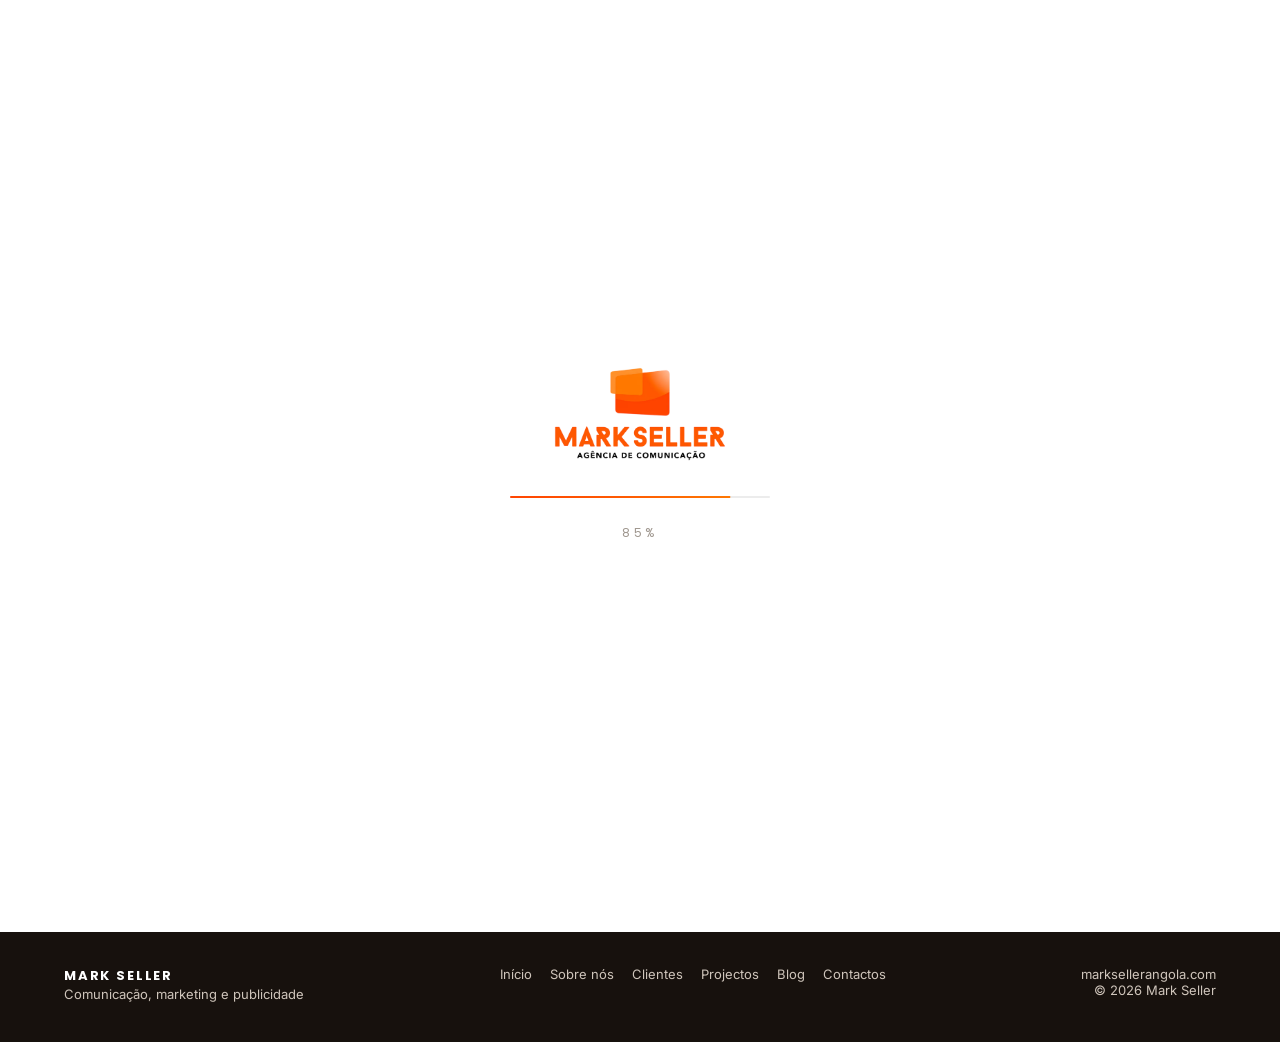
==== blog.html @ 8d579e17 "Site multi-páginas com design futurista, claro e luxuoso (Poppins, laranjas e brancos da marca) Co-A" ====
<!DOCTYPE html>
<html lang="pt-PT">
<head>
<meta charset="utf-8"/>
<meta content="width=device-width, initial-scale=1, viewport-fit=cover" name="viewport"/>
<meta content="#fe5a03" name="theme-color"/>
<meta content="Artigos sobre comunicação, publicidade e marketing para quem gere marcas e negócios em Angola." name="description"/>
<link rel="shortcut icon" href="img/mark-seller.webp" type="image/x-icon">
<title>Blog — Mark Seller</title>
<link rel="preconnect" href="https://fonts.googleapis.com">
<link rel="preconnect" href="https://fonts.gstatic.com" crossorigin>
<link rel="stylesheet" href="https://fonts.googleapis.com/css2?family=Inter:wght@400;500;600&family=Poppins:wght@500;600;700&display=swap">
<link rel="stylesheet" href="css/estilo.css">
<link rel="stylesheet" href="css/animacoes.css">
<link rel="stylesheet" href="css/futurista.css">
<script>document.documentElement.classList.add("js")</script>
</head>
<body>
<div aria-hidden="true" class="noise"></div>
<header class="nav">
<a class="brand" href="index.html"><img alt="Mark Seller" src="img/mark-seller.webp"/></a>
<nav class="nav-links">
<a href="sobre.html">Sobre nós</a>
<a href="clientes.html">Clientes</a>
<a href="projectos.html">Projectos</a>
<a href="blog.html" aria-current="page">Blog</a>
<a href="contactos.html">Contactos</a>
</nav>
<a class="nav-cta" href="contactos.html">Fale connosco</a>
<button class="nav-toggle" type="button" aria-label="Abrir menu" aria-expanded="false">☰</button>
</header>
<section class="page-hero"><span class="label">Blog</span><h1>Blog da Mark Seller</h1><p>Artigos sobre comunicação, publicidade e marketing, com ideias práticas para quem gere marcas e negócios em Angola.</p></section>
<section class="section blog">
<div class="empty-state reveal">
<h2>Os primeiros artigos estão a caminho.</h2>
<p>Enquanto preparamos os conteúdos, acompanhe os nossos projectos nas redes sociais ou fale directamente com a nossa equipa.</p>
<div class="contact-links"><a class="btn primary" href="contactos.html">Fale connosco</a><a class="btn" href="projectos.html">Ver projectos</a></div>
</div>
</section>
<footer>
<div><b>MARK SELLER</b><br/>Comunicação, marketing e publicidade</div>
<div class="footer-nav"><a href="index.html">Início</a><a href="sobre.html">Sobre nós</a><a href="clientes.html">Clientes</a><a href="projectos.html">Projectos</a><a href="blog.html">Blog</a><a href="contactos.html">Contactos</a></div>
<div class="footer-right">marksellerangola.com<br/>© 2026 Mark Seller</div>
</footer>
<div aria-live="polite" class="client-pop" role="status"></div>
<div aria-hidden="true" class="lightbox">
<button aria-label="Fechar" class="close-lightbox">×</button>
<img alt="Visualização ampliada do projecto"/>
</div>
<script src="script/script.js"></script>
<script src="script/animacoes.js"></script>
</body>
</html>
---- css/estilo.css ----
:root{
      --bg:#090909; --surface:#101010; --surface-2:#151515; --paper:#f3f1ed; --ink:#0d0d0d;
      --muted:#9a9a9a; --line:rgba(255,255,255,.1); --orange:#ff5a00; --orange-2:#ff8a00;
      --radius:28px; --shadow:0 24px 80px rgba(0,0,0,.28);
    }
    *{box-sizing:border-box} html{scroll-behavior:smooth} body{margin:0; font-family:Inter,Arial,Helvetica,sans-serif; background:var(--bg); color:#fff; overflow-x:hidden}
    a{color:inherit; text-decoration:none} img{display:block; max-width:100%} button{font:inherit}
    .noise{position:fixed; inset:0; pointer-events:none; opacity:.04; z-index:300; background-image:url("data:image/svg+xml,%3Csvg viewBox='0 0 140 140' xmlns='http://www.w3.org/2000/svg'%3E%3Cfilter id='n'%3E%3CfeTurbulence type='fractalNoise' baseFrequency='.85' numOctaves='2' stitchTiles='stitch'/%3E%3C/filter%3E%3Crect width='100%25' height='100%25' filter='url(%23n)' opacity='.65'/%3E%3C/svg%3E")}
    .nav{position:fixed; top:0; left:0; right:0; z-index:100; display:flex; justify-content:space-between; align-items:center; padding:16px 5vw; height:78px; background:linear-gradient(180deg,rgba(6,6,6,.88),rgba(6,6,6,.46)); backdrop-filter:blur(18px); border-bottom:1px solid rgba(255,255,255,.07)}
    .brand{display:flex; align-items:center; gap:14px} .brand img{width:136px; height:48px; object-fit:contain; object-position:left center}
    .nav-links{display:flex; gap:24px; font-size:12px; letter-spacing:.14em; text-transform:uppercase; color:#d0d0d0}
    .nav-links a:hover{color:#fff} .nav-cta{padding:12px 16px; border:1px solid rgba(255,255,255,.16); border-radius:999px; font-size:12px; letter-spacing:.12em; text-transform:uppercase}
    .hero{position:relative; min-height:100svh; display:grid; grid-template-columns:1.15fr .85fr; gap:40px; align-items:end; padding:140px 5vw 64px; overflow:hidden}
    .hero:before{content:""; position:absolute; inset:0; background:radial-gradient(circle at 82% 18%, rgba(255,90,0,.28), transparent 24%), linear-gradient(180deg, rgba(255,255,255,.02), transparent 30%)}
    .hero-bg{position:absolute; inset:0; z-index:0} .hero-bg img{width:100%; height:100%; object-fit:cover; opacity:.24; filter:grayscale(.08) saturate(.9)}
    .hero-bg:after{content:""; position:absolute; inset:0; background:linear-gradient(90deg, rgba(0,0,0,.88) 0%, rgba(0,0,0,.74) 45%, rgba(0,0,0,.46) 100%), linear-gradient(0deg, rgba(0,0,0,.72), transparent 42%)}
    .hero-person{position:absolute; right:4vw; bottom:0; z-index:1; width:min(43vw,650px); height:88%; display:flex; align-items:flex-end; justify-content:flex-end; pointer-events:none}
    .hero-person img{width:auto; height:100%; max-width:100%; object-fit:contain; object-position:right bottom; filter:drop-shadow(0 24px 60px rgba(0,0,0,.45))}
    .hero-content,.hero-stat{position:relative; z-index:2}
    .eyebrow{display:flex; align-items:center; gap:12px; font-size:12px; letter-spacing:.18em; text-transform:uppercase; color:#ececec} .eyebrow:before{content:""; width:42px; height:2px; background:var(--orange)}
    h1{margin:22px 0 24px; font-size:clamp(58px,8vw,126px); line-height:.85; letter-spacing:-.07em; max-width:860px} h1 em{font-style:normal; color:var(--orange)}
    .hero p{font-size:clamp(18px,2vw,24px); line-height:1.65; color:#d6d6d6; max-width:680px}
    .hero-actions{display:flex; gap:14px; flex-wrap:wrap; margin-top:34px}
    .btn{display:inline-flex; align-items:center; justify-content:center; gap:10px; padding:15px 22px; border-radius:999px; border:1px solid rgba(255,255,255,.14); font-weight:800; text-transform:uppercase; letter-spacing:.08em; font-size:12px; transition:.28s; cursor:pointer; background:transparent; color:inherit}
    .btn:hover{transform:translateY(-2px)} .btn.primary{background:var(--orange); border-color:var(--orange); color:#121212} .btn.dark{background:#111; border-color:#222}
    .hero-stat{justify-self:end; align-self:end; width:min(390px,100%); border:1px solid rgba(255,255,255,.12); border-radius:28px; padding:26px; background:rgba(12,12,12,.54); backdrop-filter:blur(18px); box-shadow:var(--shadow)}
    .hero-stat .big{font-size:48px; font-weight:900} .hero-stat p{font-size:15px; color:#c5c5c5; margin:8px 0 0} .mini-grid{display:grid; grid-template-columns:repeat(3,1fr); gap:12px; margin-top:22px; padding-top:18px; border-top:1px solid rgba(255,255,255,.12)} .mini-grid div{font-size:11px; text-transform:uppercase; letter-spacing:.12em; color:#aaa} .mini-grid b{display:block; font-size:24px; color:#fff; margin-bottom:5px}
    .marquee{background:var(--orange); color:#101010; overflow:hidden; border-block:1px solid rgba(0,0,0,.18)} .marquee-track{display:flex; gap:30px; width:max-content; padding:14px 0; font-size:14px; font-weight:900; letter-spacing:.12em; text-transform:uppercase; animation:marquee 28s linear infinite} .marquee-track span:after{content:"✦"; padding-left:30px} @keyframes marquee{to{transform:translateX(-50%)}}
    .section{position:relative; padding:110px 5vw} .section-head{display:flex; justify-content:space-between; gap:30px; align-items:end; margin-bottom:44px} .section-head h2{font-size:clamp(42px,6vw,84px); letter-spacing:-.06em; line-height:.95; margin:10px 0 0} .section-head p{max-width:560px; color:var(--muted); line-height:1.75; margin:0} .label{color:var(--orange); text-transform:uppercase; letter-spacing:.18em; font-weight:900; font-size:11px}
    .about{background:var(--paper); color:var(--ink)} .about-grid{display:grid; grid-template-columns:1fr 1.05fr; gap:6vw; align-items:center} .about-media{position:relative} .about-media img{width:100%; height:640px; object-fit:cover; border-radius:var(--radius)} .about-media:after{content:"100% ANGOLANA"; position:absolute; left:-18px; bottom:28px; background:var(--orange); color:#111; padding:14px 18px; border-radius:999px; font-size:12px; font-weight:900; letter-spacing:.12em} .about-copy h2{font-size:clamp(44px,5vw,78px); line-height:.95; letter-spacing:-.05em; margin:0 0 26px} .about-copy p{font-size:18px; line-height:1.8; color:#444} .facts{display:grid; grid-template-columns:repeat(3,1fr); gap:16px; margin-top:30px} .fact{border-top:1px solid #cfc9bf; padding-top:16px} .fact b{display:block; margin-bottom:8px} .fact span{font-size:12px; color:#666; line-height:1.55}
    .pillars{background:#0d0d0d} .pillar-controls{display:flex; gap:10px; flex-wrap:wrap; margin-bottom:20px} .pillar-tab{padding:12px 16px; border-radius:999px; border:1px solid #2a2a2a; background:#111; color:#bdbdbd; cursor:pointer; transition:.25s} .pillar-tab.active,.pillar-tab:hover{background:var(--orange); color:#111; border-color:var(--orange)} .pillar-stage{display:grid; grid-template-columns:1.1fr .9fr; gap:20px; align-items:stretch} .pillar-panel{display:none; border-radius:28px; padding:34px; background:linear-gradient(145deg,#181818,#0d0d0d); border:1px solid rgba(255,255,255,.11); min-height:360px; position:relative; overflow:hidden} .pillar-panel.active{display:block} .pillar-panel:before{content:""; position:absolute; right:-70px; bottom:-90px; width:220px; height:220px; border-radius:50%; background:radial-gradient(circle,rgba(255,90,0,.25),transparent 70%)} .pillar-panel h3{font-size:42px; margin:18px 0 14px; letter-spacing:-.04em} .pillar-panel p{max-width:760px; color:#b6b6b6; line-height:1.8; font-size:18px} .pillar-icon{width:54px; height:54px; border-radius:14px; border:1px solid rgba(255,255,255,.14); display:grid; place-items:center; color:var(--orange); font-size:26px} .pillar-side{display:grid; gap:16px} .micro-card{border:1px solid rgba(255,255,255,.1); border-radius:24px; padding:26px; background:#111} .micro-card h4{margin:0 0 10px; font-size:18px} .micro-card p{margin:0; color:#a7a7a7; line-height:1.7}
    .services{background:#101010} .services-grid{display:grid; grid-template-columns:repeat(4,1fr); border-top:1px solid #272727; border-left:1px solid #272727} .service{min-height:180px; padding:24px; border-right:1px solid #272727; border-bottom:1px solid #272727; display:flex; flex-direction:column; justify-content:space-between; transition:.28s} .service:hover{background:var(--orange); color:#111} .service small{color:#777; text-transform:uppercase; letter-spacing:.12em} .service:hover small{color:#111} .service h3{margin:0; font-size:18px; line-height:1.3}
    .strategy{background:linear-gradient(180deg,#ff6a00,#ff8a00); color:#111} .strategy-grid{display:grid; grid-template-columns:1fr 1fr; gap:5vw; align-items:center} .strategy h2{margin:0 0 26px; font-size:clamp(46px,6vw,88px); line-height:.9; letter-spacing:-.06em} .strategy p{font-size:18px; line-height:1.78; max-width:700px} .strategy-note{margin-top:26px; display:flex; gap:14px; align-items:flex-start; font-weight:900} .strategy-note span{font-size:28px} .strategy-img{position:relative; min-height:640px} .strategy-img img{position:absolute; inset:0; width:100%; height:100%; object-fit:cover; border-radius:30px; box-shadow:0 30px 80px rgba(0,0,0,.18)} .strategy-img:after{content:"Plano Estratégico"; position:absolute; right:20px; bottom:20px; background:#111; color:#fff; padding:16px 20px; border-radius:999px; font-size:11px; font-weight:900; letter-spacing:.14em; text-transform:uppercase}
    .portfolio{background:#080808} .filter-bar{display:flex; flex-wrap:wrap; gap:8px; align-items:center; justify-content:space-between; margin-bottom:26px} .filters{display:flex; gap:8px; flex-wrap:wrap} .filter-btn{padding:11px 15px; border:1px solid #2b2b2b; border-radius:999px; background:#111; color:#a7a7a7; cursor:pointer; transition:.24s; font-size:12px} .filter-btn.active,.filter-btn:hover{background:var(--orange); color:#111; border-color:var(--orange)} .portfolio-count{font-size:12px; letter-spacing:.14em; text-transform:uppercase; color:#7d7d7d} .portfolio-grid{display:grid; grid-template-columns:repeat(2,minmax(0,1fr)); gap:22px} .portfolio-card{display:flex; flex-direction:column; background:#111; border:1px solid #222; border-radius:26px; overflow:hidden; transition:.3s} .portfolio-card:hover{transform:translateY(-5px); border-color:#373737} .portfolio-thumb{padding:0; margin:0; border:0; background:#ffffff; cursor:zoom-in; position:relative; display:block; min-height:460px} .portfolio-thumb img{display:block !important; visibility:visible !important; opacity:1 !important; width:100%; height:460px; object-fit:contain; background:#ffffff; padding:14px; transition:transform .35s} .portfolio-card:hover .portfolio-thumb img{transform:scale(1.02)} .portfolio-meta{padding:22px} .meta-top{display:flex; justify-content:space-between; gap:12px; font-size:10px; letter-spacing:.14em; text-transform:uppercase; color:#8c8c8c} .portfolio-meta h3{margin:14px 0 10px; font-size:25px; line-height:1.08; letter-spacing:-.04em} .portfolio-meta strong{display:block; color:var(--orange); font-size:12px; letter-spacing:.12em; text-transform:uppercase; margin-bottom:12px} .portfolio-meta p{margin:0; color:#a5a5a5; line-height:1.72; font-size:15px}
    .clients{background:var(--paper); color:#111} .logo-grid{display:grid; grid-template-columns:repeat(4,1fr); gap:18px} .client-card{border:1px solid #ddd; background:#fff; border-radius:24px; min-height:210px; padding:24px; display:flex; flex-direction:column; align-items:center; justify-content:center; gap:16px; cursor:pointer; position:relative; overflow:hidden; transition:.32s; box-shadow:0 10px 30px rgba(0,0,0,.04)} .client-card:hover{transform:translateY(-6px); box-shadow:0 18px 45px rgba(0,0,0,.10); border-color:#ffb383} .client-card:before{content:""; position:absolute; inset:0; background:linear-gradient(145deg,transparent 45%,rgba(255,90,0,.09)); opacity:0; transition:.3s} .client-card:hover:before{opacity:1} .client-card img{position:relative; z-index:1; width:100%; height:118px; object-fit:contain} .client-card span{position:relative; z-index:1; font-size:11px; font-weight:900; letter-spacing:.12em; color:#555; text-align:center} .client-pop{position:fixed; z-index:150; left:50%; bottom:30px; transform:translate(-50%,150%); opacity:0; background:#0d0d0d; color:#fff; border:1px solid #282828; padding:14px 20px; border-radius:999px; transition:.3s; box-shadow:0 10px 40px rgba(0,0,0,.35)} .client-pop.show{transform:translate(-50%,0); opacity:1}
    .partner{background:#0d0d0d} .partner-card{display:grid; grid-template-columns:.92fr 1.08fr; gap:50px; align-items:center; border:1px solid #242424; border-radius:32px; padding:42px; background:linear-gradient(140deg,#111,#080808); overflow:hidden; position:relative} .partner-card:before{content:""; position:absolute; right:-110px; top:-110px; width:380px; height:380px; border-radius:50%; background:radial-gradient(circle,rgba(255,179,0,.14),transparent 70%)} .partner-logo{background:#fff; border-radius:24px; min-height:420px; padding:26px; display:grid; place-items:center} .partner-logo img{max-width:100%; max-height:340px; object-fit:contain} .partner-copy .mini{color:#d7a929; font-size:11px; letter-spacing:.16em; text-transform:uppercase; font-weight:900} .partner-copy h2{margin:16px 0 20px; font-size:clamp(48px,6vw,92px); line-height:.9; letter-spacing:-.06em} .partner-copy p{color:#aaa; font-size:18px; line-height:1.78; max-width:620px}
    .contact{padding:90px 5vw 100px; background:#080808; text-align:center} .contact .mini{color:var(--orange); font-size:11px; font-weight:900; letter-spacing:.18em; text-transform:uppercase} .contact h2{font-size:clamp(42px,7vw,88px); line-height:.92; letter-spacing:-.06em; margin:16px auto 18px; max-width:900px} .contact p{max-width:760px; margin:0 auto; color:#b4b4b4; line-height:1.8; font-size:18px} .contact-links{display:flex; gap:14px; justify-content:center; flex-wrap:wrap; margin-top:30px}
    footer{padding:24px 5vw 36px; border-top:1px solid rgba(255,255,255,.08); display:flex; justify-content:space-between; gap:20px; color:#8f8f8f; font-size:13px} .footer-right{text-align:right}
    .reveal{opacity:0; transform:translateY(24px); transition:opacity .7s ease, transform .7s ease} .reveal.visible{opacity:1; transform:none}
    .lightbox{position:fixed; inset:0; z-index:200; display:none; place-items:center; background:rgba(0,0,0,.82); padding:24px} .lightbox.open{display:grid} .lightbox img{max-width:min(1200px,92vw); max-height:86vh; border-radius:18px; box-shadow:0 20px 80px rgba(0,0,0,.45); background:#fff} .close-lightbox{position:absolute; top:18px; right:18px; width:48px; height:48px; border-radius:50%; border:1px solid rgba(255,255,255,.22); background:rgba(0,0,0,.45); color:#fff; font-size:28px; cursor:pointer}
    @media (max-width:1100px){ .hero,.about-grid,.strategy-grid,.partner-card,.pillar-stage{grid-template-columns:1fr} .hero-stat{justify-self:start} .portfolio-grid{grid-template-columns:repeat(2,1fr)} .logo-grid{grid-template-columns:repeat(3,1fr)} .services-grid{grid-template-columns:repeat(2,1fr)} }
    @media (max-width:1100px){ .hero-person{right:-2vw; width:min(58vw,590px); height:78%; opacity:.62} }
    @media (max-width:760px){ .nav{height:70px; padding:0 18px} .nav-links{display:none} .brand img{width:118px; height:40px} .hero{padding:112px 20px 42px; min-height:94svh} h1{font-size:62px} .section{padding:84px 20px} .section-head{display:block} .section-head p{margin-top:16px} .about-media img{height:420px} .facts{grid-template-columns:1fr} .services-grid,.portfolio-grid,.logo-grid{grid-template-columns:1fr} .portfolio-thumb,.portfolio-thumb img{min-height:320px;height:320px} .portfolio-thumb img{height:320px} .partner-card{padding:20px} .partner-logo{min-height:300px; padding:16px} .contact{padding:84px 20px} footer{padding-inline:20px; flex-direction:column; align-items:flex-start} .footer-right{text-align:left} }
    @media (max-width:760px){ .hero-person{right:-24vw; width:88vw; height:66%; opacity:.34} }
    /* ---- Site: secções novas ---- */
    .eyebrow{margin-bottom:6px}
    h1{font-size:clamp(44px,6vw,96px); line-height:.95; letter-spacing:-.05em; max-width:900px}
    .services-6{grid-template-columns:repeat(3,1fr)} .services-6 .service{min-height:260px} .services-6 .service p{margin:12px 0 0; font-size:14px; line-height:1.65; color:#a5a5a5} .services-6 .service:hover p{color:#111}
    .section-cta{margin-top:36px; display:flex; justify-content:center}
    .process{background:linear-gradient(180deg,#ff6a00,#ff8a00); color:#111} .process h2{margin:12px 0 26px; font-size:clamp(42px,5.5vw,80px); line-height:.92; letter-spacing:-.06em} .process p{font-size:18px; line-height:1.75; max-width:620px}
    .steps{list-style:none; margin:0; padding:0; counter-reset:s; display:grid; gap:14px} .steps li{counter-increment:s; display:grid; grid-template-columns:56px 1fr; column-gap:16px; padding:20px 22px; background:rgba(255,255,255,.28); border:1px solid rgba(0,0,0,.14); border-radius:22px} .steps li:before{content:counter(s,decimal-leading-zero); grid-row:span 2; font-weight:900; font-size:22px; align-self:center} .steps b{font-size:20px} .steps span{font-size:15px; line-height:1.55}
    .tv{background:#0d0d0d} .tv-card{display:grid; grid-template-columns:1.1fr .9fr; gap:40px; align-items:center; border:1px solid #242424; border-radius:32px; padding:44px; background:linear-gradient(140deg,#151515,#080808)} .tv-card h2{margin:12px 0 18px; font-size:clamp(44px,6vw,84px); line-height:.92; letter-spacing:-.06em} .tv-card p{color:#aaa; font-size:18px; line-height:1.75; max-width:560px; margin:0 0 28px} .tv-play{aspect-ratio:16/10; border-radius:24px; display:grid; place-items:center; background:radial-gradient(circle at 70% 30%,rgba(255,90,0,.45),#111 60%); border:1px solid #2a2a2a} .tv-play span{width:84px; height:84px; border-radius:50%; background:var(--orange); color:#111; display:grid; place-items:center; font-size:30px; padding-left:5px}
    .lead{background:var(--paper); color:var(--ink)} .lead-grid{display:grid; grid-template-columns:1fr 1fr; gap:6vw; align-items:start} .lead h2{font-size:clamp(40px,5vw,72px); line-height:.95; letter-spacing:-.05em; margin:12px 0 22px} .lead p{font-size:18px; line-height:1.75; color:#444} .lead .contact-links{justify-content:flex-start}
    .lead-form{display:grid; gap:16px; background:#fff; border:1px solid #ddd; border-radius:28px; padding:32px; box-shadow:0 10px 30px rgba(0,0,0,.05)} .lead-form label{display:grid; gap:8px; font-size:12px; font-weight:800; letter-spacing:.08em; text-transform:uppercase; color:#555} .lead-form input,.lead-form textarea{font:inherit; font-size:16px; text-transform:none; letter-spacing:0; font-weight:400; padding:14px 16px; border:1px solid #d6d2ca; border-radius:14px; background:#faf9f6; color:#111} .lead-form input:focus,.lead-form textarea:focus{outline:2px solid var(--orange); border-color:var(--orange)} .lead-form .btn{justify-self:start}
    .blog{background:#0d0d0d} .social{background:#080808} .social-links{display:flex; gap:12px; flex-wrap:wrap}
    @media (max-width:1100px){ .services-6{grid-template-columns:repeat(2,1fr)} .tv-card,.lead-grid{grid-template-columns:1fr} }
    @media (max-width:760px){ .services-6{grid-template-columns:1fr} .tv-card{padding:24px} .lead-form{padding:22px} }

    /* ---- Páginas interiores ---- */
    .nav-links a[aria-current="page"]{color:#fff} .nav-links a[aria-current="page"]:after{transform:scaleX(1); transform-origin:left}
    .page-hero{padding:170px 5vw 70px; background:radial-gradient(circle at 85% 0%,rgba(255,90,0,.22),transparent 40%),#0a0a0a} .page-hero h1{font-size:clamp(40px,6vw,88px); line-height:.95; letter-spacing:-.05em; max-width:1000px; margin:14px 0 22px} .page-hero p{font-size:clamp(17px,1.8vw,21px); line-height:1.7; color:#c9c9c9; max-width:760px; margin:0}
    .footer-nav{display:flex; gap:18px; flex-wrap:wrap; align-items:flex-start} .footer-nav a:hover{color:#fff}
    .about-copy h3{font-size:22px; margin:30px 0 10px}
    .mv-grid{display:grid; grid-template-columns:1fr 1fr; gap:20px} .mv-grid .micro-card{padding:34px} .mv-grid .micro-card p{margin-top:14px; font-size:18px}
    .values-grid{display:grid; grid-template-columns:repeat(3,1fr); gap:0; border-top:1px solid #272727; border-left:1px solid #272727} .value{padding:28px; border-right:1px solid #272727; border-bottom:1px solid #272727; display:grid; gap:10px; align-content:start} .value b{font-size:20px} .value span{color:#a5a5a5; line-height:1.65}
    .empty-state{max-width:720px; margin:0 auto; text-align:center} .empty-state h2{font-size:clamp(32px,4vw,52px); letter-spacing:-.04em; line-height:1; margin:0 0 18px} .empty-state p{color:#b4b4b4; line-height:1.75; font-size:18px} .empty-state .contact-links{display:flex; gap:14px; justify-content:center; flex-wrap:wrap; margin-top:28px}
    .lead .follow{margin:44px 0 8px; font-size:22px} .lead .social-links .btn{border-color:#cfc9bf}
    .section-head .btn{flex-shrink:0}
    @media (max-width:1100px){ .values-grid{grid-template-columns:repeat(2,1fr)} }
    @media (max-width:760px){ .mv-grid,.values-grid{grid-template-columns:1fr} .page-hero{padding:120px 20px 50px} .footer-nav{flex-direction:column} }

    .nav-toggle{display:none; width:44px; height:44px; border-radius:50%; border:1px solid rgba(255,255,255,.2); background:transparent; color:#fff; font-size:22px; cursor:pointer}
    @media (max-width:760px){
      .nav{gap:10px} .nav-cta{display:none} .nav-toggle{display:block; margin-left:auto}
      .nav-links{display:none; position:absolute; top:70px; left:0; right:0; flex-direction:column; gap:0; padding:8px 20px 18px; background:rgba(8,8,8,.97); border-bottom:1px solid rgba(255,255,255,.1); font-size:14px}
      .nav-links a{padding:16px 0; border-bottom:1px solid rgba(255,255,255,.07)} .nav.open .nav-links{display:flex}
    }
---- css/animacoes.css ----
/* ===== Animações premium (camada adicional, não altera o layout) ===== */
html.js body:not(.loaded){overflow:hidden}

/* Preloader */
.preloader{position:fixed; inset:0; z-index:1000; display:grid; place-items:center; background:#070707; transition:transform 1s cubic-bezier(.77,0,.18,1) .15s}
.preloader.done{transform:translateY(-100%)}
.preloader-inner{display:flex; flex-direction:column; align-items:center; gap:26px; transition:opacity .4s, transform .6s}
.preloader.done .preloader-inner{opacity:0; transform:translateY(-30px)}
.preloader img{width:190px; height:auto; animation:pl-pulse 1.6s ease-in-out infinite}
.preloader-bar{width:min(260px,60vw); height:2px; background:rgba(255,255,255,.12); overflow:hidden; border-radius:2px}
.preloader-bar i{display:block; height:100%; width:100%; background:linear-gradient(90deg,var(--orange),var(--orange-2)); transform:scaleX(0); transform-origin:left; transition:transform .25s ease-out}
.preloader-pct{font-size:12px; letter-spacing:.3em; color:#8a8a8a; font-variant-numeric:tabular-nums}
@keyframes pl-pulse{50%{transform:scale(1.06); opacity:.75}}

/* Barra de progresso do scroll */
.scroll-progress{position:fixed; top:0; left:0; right:0; height:3px; z-index:400; transform:scaleX(0); transform-origin:left; background:linear-gradient(90deg,var(--orange),var(--orange-2),#ffd000); box-shadow:0 0 14px rgba(255,90,0,.7)}

/* Navegação inteligente */
.nav{transition:transform .5s cubic-bezier(.22,1,.36,1), height .4s, background .4s}
.nav.hide{transform:translateY(-100%)}
.nav.scrolled{height:64px; background:rgba(6,6,6,.92)}
.nav-links a{position:relative; padding:6px 0}
.nav-links a:after{content:""; position:absolute; left:0; right:0; bottom:0; height:2px; background:var(--orange); transform:scaleX(0); transform-origin:right; transition:transform .4s cubic-bezier(.22,1,.36,1)}
.nav-links a:hover:after,.nav-links a.active:after{transform:scaleX(1); transform-origin:left}
.nav-links a.active{color:#fff}
.nav-cta{position:relative; overflow:hidden; z-index:0; transition:color .35s, border-color .35s}
.nav-cta:before{content:""; position:absolute; inset:0; background:var(--orange); transform:translateY(101%); transition:transform .4s cubic-bezier(.22,1,.36,1); z-index:-1}
.nav-cta:hover{color:#111; border-color:var(--orange)} .nav-cta:hover:before{transform:none}

/* Texto dividido por palavras */
.w{display:inline-block; overflow:hidden; vertical-align:bottom; padding-bottom:.08em; margin-bottom:-.08em}
.w>span{display:inline-block; transform:translateY(112%) rotate(4deg); transition:transform 1s cubic-bezier(.22,1,.36,1); transition-delay:calc(var(--i)*70ms + var(--d,0ms)); will-change:transform}
.split-in .w>span{transform:none}

/* Hero */
.hero-bg img{animation:hero-zoom 22s ease-in-out infinite alternate}
@keyframes hero-zoom{from{transform:scale(1.02)}to{transform:scale(1.14)}}
.hero:after{content:""; position:absolute; width:46vw; height:46vw; right:-12vw; top:-14vw; border-radius:50%; background:radial-gradient(circle,rgba(255,90,0,.22),transparent 65%); filter:blur(30px); animation:orb 12s ease-in-out infinite alternate; pointer-events:none}
@keyframes orb{to{transform:translate(-8vw,10vw) scale(1.25)}}
.hero-person img{animation:float 7s ease-in-out infinite}
@keyframes float{50%{transform:translateY(-14px)}}
.hero-person{will-change:transform}
.hero-anim{opacity:0; transform:translateY(34px); transition:opacity .9s ease, transform .9s cubic-bezier(.22,1,.36,1); transition-delay:var(--d,0ms)}
.loaded .hero-anim{opacity:1; transform:none}
.hero-stat.hero-anim{transform:translateY(60px) scale(.96)}
.loaded .hero-stat.hero-anim{transform:none}
h1 em .w>span{background:linear-gradient(100deg,var(--orange),#ffb000,var(--orange)); background-size:200% auto; -webkit-background-clip:text; background-clip:text; color:transparent; animation:shine 4s linear infinite}
@keyframes shine{to{background-position:200% center}}
.eyebrow:before{transform-origin:left; animation:line-grow 1.2s cubic-bezier(.22,1,.36,1) 1.6s both}
@keyframes line-grow{from{transform:scaleX(0)}}

/* Botões */
.btn{position:relative; overflow:hidden; will-change:transform}
.btn.primary{box-shadow:0 0 0 0 rgba(255,90,0,.55); animation:pulse-ring 2.6s infinite}
@keyframes pulse-ring{70%{box-shadow:0 0 0 16px rgba(255,90,0,0)}100%{box-shadow:0 0 0 0 rgba(255,90,0,0)}}
.btn:after{content:""; position:absolute; top:0; left:-120%; width:60%; height:100%; background:linear-gradient(100deg,transparent,rgba(255,255,255,.35),transparent); transform:skewX(-20deg); transition:left .7s}
.btn:hover:after{left:140%}

/* Reveal melhorado */
.reveal{transform:translateY(46px) scale(.985); transition:opacity .9s ease, transform 1s cubic-bezier(.22,1,.36,1); transition-delay:var(--rd,0ms)}
.reveal.visible{transform:none}
.about-media.reveal,.strategy-img.reveal,.partner-logo.reveal{opacity:1; transform:none; transition:none}
.about-media.reveal img,.strategy-img.reveal img,.partner-logo.reveal img{clip-path:inset(0 0 100% 0 round 28px); transition:clip-path 1.3s cubic-bezier(.77,0,.18,1)}
.about-media.reveal.visible img,.strategy-img.reveal.visible img,.partner-logo.reveal.visible img{clip-path:inset(0 0 0 0 round 28px)}
.about-media img,.strategy-img img{will-change:transform}
.label{position:relative; display:inline-block}
.section-head .label:after{content:""; position:absolute; left:0; bottom:-4px; height:1px; width:100%; background:var(--orange); transform:scaleX(0); transform-origin:left; transition:transform 1s .3s}
.section-head.visible .label:after{transform:scaleX(1)}

/* Serviços: luz que segue o rato */
.service{position:relative; overflow:hidden; isolation:isolate}
.service:before{content:""; position:absolute; inset:0; z-index:-1; opacity:0; transition:opacity .3s; background:radial-gradient(260px circle at var(--mx,50%) var(--my,50%), rgba(255,138,0,.35), transparent 70%)}
.service:hover:before{opacity:1}
.service h3,.service small{transition:transform .35s cubic-bezier(.22,1,.36,1)}
.service:hover h3,.service:hover small{transform:translateX(8px)}

/* Pilares */
.pillar-panel.active{animation:panel-in .6s cubic-bezier(.22,1,.36,1)}
@keyframes panel-in{from{opacity:0; transform:translateY(24px) scale(.98)}}
.micro-card{transition:transform .4s cubic-bezier(.22,1,.36,1), border-color .3s} .micro-card:hover{transform:translateX(8px); border-color:rgba(255,90,0,.5)}
.pillar-icon{animation:float 5s ease-in-out infinite}

/* Portfólio */
.portfolio-card{will-change:transform; transition:transform .25s ease-out, border-color .3s, box-shadow .4s}
.portfolio-card:hover{box-shadow:0 30px 70px rgba(255,90,0,.14)}
.portfolio-card.pop{animation:card-pop .65s cubic-bezier(.22,1,.36,1) both; animation-delay:var(--rd,0ms)}
@keyframes card-pop{from{opacity:0; transform:translateY(40px) scale(.95)}}
.portfolio-thumb{overflow:hidden}
.portfolio-thumb:after{content:""; position:absolute; inset:0; background:rgba(8,8,8,.4); opacity:0; transition:opacity .35s; pointer-events:none}
.portfolio-card:hover .portfolio-thumb:after{opacity:1}
.portfolio-card:hover .portfolio-thumb img{transform:scale(1.07) !important}
.lightbox.open{animation:fade .3s}
.lightbox.open img{animation:lb-in .5s cubic-bezier(.22,1,.36,1)}
@keyframes lb-in{from{opacity:0; transform:scale(.85)}}
@keyframes fade{from{opacity:0}}

/* Clientes */
.client-card{will-change:transform}
.client-card img{transition:transform .5s cubic-bezier(.22,1,.36,1)} .client-card:hover img{transform:scale(1.1) rotate(-1.5deg)}

/* Marquee */
.marquee-track{will-change:transform}

/* Parceiro / contacto */
.partner-card:before{animation:orb 10s ease-in-out infinite alternate}
.contact{position:relative; overflow:hidden}
.contact:before{content:""; position:absolute; left:50%; top:50%; width:60vw; height:60vw; max-width:800px; max-height:800px; transform:translate(-50%,-50%); border-radius:50%; background:radial-gradient(circle,rgba(255,90,0,.14),transparent 65%); animation:breathe 6s ease-in-out infinite; pointer-events:none}
@keyframes breathe{50%{transform:translate(-50%,-50%) scale(1.25); opacity:.6}}
.contact>*{position:relative}

/* Voltar ao topo */
.to-top{position:fixed; right:22px; bottom:22px; z-index:120; width:52px; height:52px; border-radius:50%; border:1px solid rgba(255,255,255,.18); background:rgba(12,12,12,.7); backdrop-filter:blur(10px); color:#fff; font-size:20px; cursor:pointer; opacity:0; transform:translateY(20px) scale(.8); pointer-events:none; transition:.4s cubic-bezier(.22,1,.36,1)}
.to-top.show{opacity:1; transform:none; pointer-events:auto}
.to-top:hover{background:var(--orange); color:#111; border-color:var(--orange)}

@media (prefers-reduced-motion:reduce){
  *,*:before,*:after{animation:none !important; transition-duration:.01ms !important}
  .reveal,.hero-anim,.w>span{opacity:1 !important; transform:none !important; clip-path:none !important}
  .preloader{display:none}
  html.js body:not(.loaded){overflow:auto}
}

/* Carrossel infinito de clientes */
.logo-grid.carousel{display:flex; flex-direction:column; gap:18px; overflow:hidden; padding:16px 0; margin-inline:-5vw; -webkit-mask-image:linear-gradient(90deg,transparent,#000 9%,#000 91%,transparent); mask-image:linear-gradient(90deg,transparent,#000 9%,#000 91%,transparent)}
.logo-row{display:flex; width:max-content; animation:logos-x 45s linear infinite}
.logo-row.reverse{animation-direction:reverse; animation-duration:55s}
.logo-grid.carousel:hover .logo-row{animation-play-state:paused}
.logo-set{display:flex; gap:18px; padding-right:18px}
.logo-set .client-card{flex:none; width:260px; min-height:210px}
@keyframes logos-x{to{transform:translateX(-50%)}}
@media (max-width:760px){ .logo-set .client-card{width:200px; min-height:180px} .logo-grid.carousel{margin-inline:-20px} }
@media (prefers-reduced-motion:reduce){ .logo-row{animation:logos-x 45s linear infinite !important} }

/* ===== Portfólio criativo: painéis de case study ===== */
.portfolio-grid{display:grid; grid-template-columns:repeat(12,minmax(0,1fr)); gap:24px; counter-reset:cs}
.portfolio-card{--c1:#1a1a1a; --c2:#0c0c0c; --ac:var(--orange); counter-increment:cs; grid-column:span 6; position:relative; min-height:740px; border:0; border-radius:34px; overflow:hidden; isolation:isolate; display:flex; flex-direction:column; justify-content:flex-start; background:linear-gradient(150deg,var(--c1),var(--c2)); cursor:pointer}
.portfolio-card.wide{grid-column:span 7} .portfolio-card.narrow{grid-column:span 5} .portfolio-card.wide,.portfolio-card.full{min-height:680px} .portfolio-card.full{grid-column:span 12; min-height:600px}
.portfolio-card[data-category="ORKIZ"]{--c1:#14398f; --c2:#071a47; --ac:#6fb1ff}
.portfolio-card[data-category="SAGEUB"]{--c1:#0f7c6a; --c2:#04362f; --ac:#5df2cf}
.portfolio-card[data-category="MARK DECOR"]{--c1:#ff6a00; --c2:#7d2c00; --ac:#ffd2a8}
.portfolio-card[data-category="CASA DO FAZENDEIRO"]{--c1:#7a4a22; --c2:#2a170a; --ac:#ffcf8a}
.portfolio-card[data-category="MÔ JOGOS"]{--c1:#6a1fb8; --c2:#220845; --ac:#e0a8ff}
.portfolio-card[data-category="MANDUME"]{--c1:#3d5a1c; --c2:#14210a; --ac:#c9f27a}
/* brilho que segue o rato */
.portfolio-card:before{content:""; position:absolute; inset:0; z-index:0; pointer-events:none; background:radial-gradient(420px circle at var(--mx,70%) var(--my,10%), rgba(255,255,255,.2), transparent 65%); opacity:.55; transition:opacity .4s}
.portfolio-card:hover:before{opacity:1}
/* número gigante */
.portfolio-card:after{content:counter(cs, decimal-leading-zero); position:absolute; right:26px; top:6px; z-index:0; font-size:130px; font-weight:900; letter-spacing:-.08em; line-height:1; color:transparent; -webkit-text-stroke:1.5px rgba(255,255,255,.14); transition:-webkit-text-stroke-color .4s, transform .6s cubic-bezier(.22,1,.36,1); pointer-events:none}
.portfolio-card:hover:after{-webkit-text-stroke-color:var(--ac); transform:translateY(8px) scale(1.04)}

/* texto */
.portfolio-meta{position:relative; z-index:2; padding:34px 34px 0; max-width:100%}
.wide .portfolio-meta{max-width:52%}
.meta-top{justify-content:flex-start; gap:8px; font-size:10px}
.meta-top span{padding:7px 12px; border-radius:999px; border:1px solid rgba(255,255,255,.28); background:rgba(0,0,0,.18); backdrop-filter:blur(6px); color:#fff}
.meta-top span:last-child{background:var(--ac); border-color:var(--ac); color:#101010; font-weight:800}
.portfolio-meta h3{font-size:clamp(28px,3vw,42px); line-height:1; letter-spacing:-.05em; margin:24px 0 12px; color:#fff; max-width:80%}
.portfolio-meta strong{color:var(--ac); margin-bottom:14px}
.portfolio-meta p{color:rgba(255,255,255,.78); font-size:15px; display:-webkit-box; -webkit-line-clamp:2; -webkit-box-orient:vertical; overflow:hidden; max-width:430px}
.portfolio-meta:after{content:"Ver projecto  ↗"; display:inline-flex; margin-top:22px; padding:12px 18px; border-radius:999px; background:#fff; color:#111; font-size:11px; font-weight:900; letter-spacing:.12em; text-transform:uppercase; transform:translateX(-14px); opacity:0; transition:.45s cubic-bezier(.22,1,.36,1)}
.portfolio-card:hover .portfolio-meta:after{opacity:1; transform:none}

/* poster em mockup */
.portfolio-card .portfolio-thumb{position:absolute; z-index:1; min-height:0; height:auto; padding:0; background:transparent; border-radius:18px; overflow:visible; left:50%; bottom:-9%; width:54%; transform:translateX(-50%) rotate(-3deg); transform-origin:50% 100%; transition:transform .7s cubic-bezier(.22,1,.36,1), bottom .7s cubic-bezier(.22,1,.36,1); box-shadow:0 40px 80px rgba(0,0,0,.5), 0 0 0 6px rgba(255,255,255,.1)}
.portfolio-card .portfolio-thumb img{width:100%; height:auto; min-height:0; max-height:none; object-fit:cover; padding:0; border-radius:14px; background:#fff; transform:none !important}
.portfolio-card .portfolio-thumb:after{display:none}
.portfolio-card:hover .portfolio-thumb{bottom:-1%; transform:translateX(-50%) rotate(1.5deg) scale(1.04)}
.portfolio-card.wide .portfolio-thumb,.portfolio-card.full .portfolio-thumb{left:auto; right:6%; bottom:-9%; width:38%; transform:rotate(4deg)}
.portfolio-card.wide:hover .portfolio-thumb,.portfolio-card.full:hover .portfolio-thumb{bottom:-1%; transform:rotate(-1.5deg) scale(1.04)}
.portfolio-card.full .portfolio-thumb{width:28%}
.portfolio-card.full .portfolio-meta{max-width:50%}

/* barra de filtros mais viva */
.filter-btn{transition:.3s cubic-bezier(.22,1,.36,1)} .filter-btn:hover{transform:translateY(-3px)}
.filter-btn.active{box-shadow:0 8px 24px rgba(255,90,0,.35)}

@media (max-width:1100px){
  .portfolio-card,.portfolio-card.wide,.portfolio-card.narrow,.portfolio-card.full{grid-column:span 12; min-height:740px}
  .wide .portfolio-meta,.portfolio-card.full .portfolio-meta{max-width:100%}
  .portfolio-card.wide .portfolio-thumb,.portfolio-card.full .portfolio-thumb{left:50%; right:auto; bottom:-14%; width:56%; transform:translateX(-50%) rotate(-3deg)}
  .portfolio-card.wide:hover .portfolio-thumb,.portfolio-card.full:hover .portfolio-thumb{bottom:-3%; transform:translateX(-50%) rotate(1.5deg) scale(1.04)}
}
@media (max-width:760px){
  .portfolio-grid{gap:18px}
  .portfolio-card,.portfolio-card.wide,.portfolio-card.narrow,.portfolio-card.full{min-height:730px; border-radius:26px}
  .portfolio-card:after{font-size:110px}
  .portfolio-meta{padding:24px 22px 0}
  .portfolio-card .portfolio-thumb,.portfolio-card.wide .portfolio-thumb,.portfolio-card.full .portfolio-thumb{width:72%; min-height:0; height:auto}
  .portfolio-card .portfolio-thumb img{min-height:0; height:auto}
  .portfolio-meta:after{display:none}
}

/* ===== Serviços: cartões ricos ===== */
.services-grid{border:0; gap:18px; grid-template-columns:repeat(4,1fr)}
.services .service{min-height:340px; padding:28px; border:1px solid #262626; border-radius:28px; background:linear-gradient(160deg,#171717,#0e0e0e); display:flex; flex-direction:column; justify-content:flex-start; gap:0; color:#fff; transition:transform .45s cubic-bezier(.22,1,.36,1), border-color .35s, box-shadow .45s}
.services .service:hover{background:linear-gradient(160deg,#1c1c1c,#0f0f0f); color:#fff; transform:translateY(-8px); border-color:rgba(255,106,0,.65); box-shadow:0 30px 60px rgba(255,90,0,.12)}
.svc-top{display:flex; justify-content:space-between; align-items:flex-start}
.svc-icon{width:60px; height:60px; border-radius:18px; display:grid; place-items:center; color:var(--orange); border:1px solid rgba(255,255,255,.12); background:rgba(255,255,255,.03); transition:.45s cubic-bezier(.22,1,.36,1)}
.svc-icon svg{width:28px; height:28px}
.service:hover .svc-icon{background:var(--orange); color:#111; border-color:var(--orange); transform:rotate(-8deg) scale(1.08)}
.services .service small{font-size:44px; font-weight:900; letter-spacing:-.06em; line-height:1; color:transparent; -webkit-text-stroke:1px rgba(255,255,255,.2); transition:-webkit-text-stroke-color .4s}
.services .service:hover small{color:transparent; -webkit-text-stroke-color:var(--orange); transform:none}
.svc-body{margin-top:auto; padding-top:34px}
.services .service h3{font-size:21px; line-height:1.2; letter-spacing:-.03em; margin:0 0 12px}
.services .service:hover h3{transform:none}
.svc-body p{margin:0; color:#9d9d9d; font-size:14px; line-height:1.65; max-width:78%}
.svc-arrow{position:absolute; right:24px; bottom:24px; width:42px; height:42px; border-radius:50%; display:grid; place-items:center; border:1px solid rgba(255,255,255,.16); font-size:18px; opacity:0; transform:translate(-8px,8px) scale(.8); transition:.45s cubic-bezier(.22,1,.36,1)}
.service:hover .svc-arrow{opacity:1; transform:none; background:var(--orange); border-color:var(--orange); color:#111}
.services .service:before{border-radius:28px}
@media (max-width:1100px){ .services-grid{grid-template-columns:repeat(2,1fr)} }
@media (max-width:760px){ .services-grid{grid-template-columns:1fr} .services .service{min-height:280px} .svc-arrow{opacity:1; transform:none} }
---- css/futurista.css ----
/* =====================================================================
   MARK SELLER — Design futurista, luminoso e luxuoso
   Camada final: redefine cores, tipografia e superfícies.
   Títulos: Poppins · Laranjas: #ff4502 #fe5a03 #fe7803 · Brancos: #fff #f2f1ec
   ===================================================================== */
:root{
  --o1:#ff4502; --o2:#fe5a03; --o3:#fe7803;
  --white:#fff; --cream:#f2f1ec; --ink:#17110d; --muted:#6c635b;
  --orange:#fe5a03; --orange-2:#fe7803;
  --grad:linear-gradient(120deg,#ff4502 0%,#fe5a03 50%,#fe7803 100%);
  --line:rgba(23,17,13,.09);
  --glass:rgba(255,255,255,.72);
  --radius:26px;
  --shadow:0 30px 80px rgba(254,90,3,.16);
  --head:"Poppins",system-ui,sans-serif;
  --grid:linear-gradient(rgba(23,17,13,.05) 1px,transparent 1px),linear-gradient(90deg,rgba(23,17,13,.05) 1px,transparent 1px);
}
body{font-family:"Inter","Poppins",system-ui,Arial,sans-serif; background:#fff; color:var(--ink); -webkit-font-smoothing:antialiased}
.noise{opacity:.025}
h1,h2,h3,h4,.big,.label,.btn,.nav-links,.nav-cta,.filter-btn,.meta-top,.eyebrow,.mini-grid b,.fact b,.value b,.steps b,footer b,.service small,.preloader-pct,.mini{font-family:var(--head)}

/* ---------- Títulos ---------- */
body h1{font-weight:600; font-size:clamp(42px,5.8vw,88px); line-height:1.04; letter-spacing:-.035em; color:var(--ink)}
body .section-head h2,body .about-copy h2,body .process h2,body .tv-card h2,body .lead h2,body .contact h2,body .empty-state h2,body .page-hero h1{font-weight:600; letter-spacing:-.035em; line-height:1.05}
body .section-head h2,body .about-copy h2,body .process h2,body .tv-card h2,body .lead h2,body .contact h2{font-size:clamp(34px,4.6vw,64px)}
body .page-hero h1{font-size:clamp(38px,5.4vw,76px)}
body .label,body .mini{display:inline-flex; align-items:center; gap:12px; color:var(--o2); font-weight:600; font-size:12px; letter-spacing:.2em}
body .label:before{content:""; width:32px; height:2px; border-radius:2px; background:var(--grad)}
body .section-head .label:after{display:none}
body .section-head p{color:var(--muted)}

/* ---------- Botões ---------- */
body .btn{font-weight:600; font-size:12.5px; letter-spacing:.1em; padding:16px 26px; border:1px solid rgba(23,17,13,.2); color:var(--ink); background:transparent}
body .btn:hover{border-color:var(--o2); color:var(--o2)}
body .btn.primary{background:var(--grad); border-color:transparent; color:#fff; box-shadow:0 12px 30px rgba(254,90,3,.35)}
body .btn.primary:hover{color:#fff; box-shadow:0 18px 44px rgba(254,90,3,.5)}
body .btn.dark{background:var(--ink); border-color:var(--ink); color:#fff}
body .btn.dark:hover{background:var(--o2); border-color:var(--o2); color:#fff}

/* ---------- Navegação ---------- */
body .nav{background:rgba(255,255,255,.78); backdrop-filter:blur(22px) saturate(1.4); border-bottom:1px solid var(--line)}
body .nav.scrolled{background:rgba(255,255,255,.93); box-shadow:0 10px 40px rgba(23,17,13,.06)}
body .nav-links{color:var(--ink); font-weight:500; font-size:12px}
body .nav-links a:hover,body .nav-links a.active,body .nav-links a[aria-current="page"]{color:var(--o2)}
body .nav-links a:after{background:var(--grad)}
body .nav-cta{border:1px solid rgba(23,17,13,.2); color:var(--ink); font-weight:600}
body .nav-cta:before{background:var(--grad)}
body .nav-cta:hover{color:#fff; border-color:transparent}
body .nav-toggle{border-color:rgba(23,17,13,.2); color:var(--ink)}
@media (max-width:760px){ body .nav-links{background:rgba(255,255,255,.98); border-bottom:1px solid var(--line)} body .nav-links a{border-bottom-color:var(--line)} }

/* ---------- Preloader / extras ---------- */
.preloader{background:#fff}
.preloader-bar{background:rgba(23,17,13,.08)} .preloader-bar i{background:var(--grad)}
.preloader-pct{color:#a09890}
.scroll-progress{background:var(--grad); box-shadow:0 0 14px rgba(254,90,3,.6)}
.to-top{background:rgba(255,255,255,.85); color:var(--ink); border-color:var(--line); box-shadow:0 10px 30px rgba(23,17,13,.12)}
.to-top:hover{background:var(--grad); color:#fff; border-color:transparent}

/* ---------- Hero ---------- */
body .hero{background:linear-gradient(180deg,#fff 0%,var(--cream) 100%)}
body .hero:before{background:var(--grid); background-size:72px 72px; -webkit-mask-image:radial-gradient(ellipse at 70% 40%,#000,transparent 75%); mask-image:radial-gradient(ellipse at 70% 40%,#000,transparent 75%)}
body .hero:after{background:radial-gradient(circle,rgba(254,90,3,.26),transparent 65%)}
.hero-bg{display:none}
.hero-person{z-index:1}
.hero-person:before{content:""; position:absolute; right:7%; bottom:5%; width:min(36vw,500px); aspect-ratio:1; border-radius:50%; background:linear-gradient(160deg,#ff4502,#fe7803); box-shadow:0 0 0 22px rgba(254,90,3,.10),0 0 0 56px rgba(254,90,3,.06); z-index:-1}
.hero-person img{filter:drop-shadow(0 30px 50px rgba(120,40,0,.28))}
body .hero p{color:var(--muted)}
body .eyebrow{color:var(--ink); font-weight:600; font-size:12px; letter-spacing:.2em}
body .eyebrow:before{background:var(--grad)}
body .hero-stat{background:var(--glass); border:1px solid rgba(255,255,255,.9); box-shadow:var(--shadow),inset 0 0 0 1px var(--line); border-radius:var(--radius)}
body .hero-stat .big{font-weight:700; background:var(--grad); -webkit-background-clip:text; background-clip:text; color:transparent}
body .hero-stat p{color:var(--muted)}
body .mini-grid{border-top-color:var(--line)} body .mini-grid div{color:var(--muted)} body .mini-grid b{color:var(--ink)}
@media (max-width:1100px){ .hero-person{opacity:.4} .hero-person:before{width:60vw} }
@media (max-width:760px){ .hero-person{opacity:.22} }

/* ---------- Marquee ---------- */
body .marquee{background:var(--grad); color:#fff; border:0}
body .marquee-track{font-family:var(--head); font-weight:600; letter-spacing:.2em; font-size:13px}

/* ---------- Páginas interiores ---------- */
body .page-hero{background:linear-gradient(180deg,#fff,var(--cream)); position:relative; overflow:hidden}
body .page-hero:before{content:""; position:absolute; inset:0; background:var(--grid); background-size:72px 72px; -webkit-mask-image:radial-gradient(ellipse at 80% 20%,#000,transparent 70%); mask-image:radial-gradient(ellipse at 80% 20%,#000,transparent 70%)}
body .page-hero:after{content:""; position:absolute; right:-8vw; top:-14vw; width:44vw; height:44vw; border-radius:50%; background:radial-gradient(circle,rgba(254,90,3,.28),transparent 65%); pointer-events:none}
body .page-hero>*{position:relative; z-index:1}
body .page-hero p{color:var(--muted)}

/* ---------- Secções ---------- */
body .about{background:#fff}
body .about-copy p{color:var(--muted)}
.about-media{isolation:isolate}
.about-media:before{content:""; position:absolute; inset:20px -20px -20px 20px; border:1.5px solid var(--o2); border-radius:30px; z-index:-1; opacity:.55}
body .about-media img{border-radius:var(--radius); box-shadow:0 30px 70px rgba(23,17,13,.14)}
body .about-media:after{background:var(--grad); color:#fff; font-family:var(--head); font-weight:600; box-shadow:0 14px 34px rgba(254,90,3,.4)}
body .fact{border-top:1px solid var(--line)} body .fact span{color:var(--muted)}

body .pillars{background:var(--cream)}
body .micro-card{background:#fff; border:1px solid var(--line); color:var(--ink); border-radius:var(--radius); box-shadow:0 20px 50px rgba(23,17,13,.05)}
body .micro-card p{color:var(--muted)} body .micro-card:hover{border-color:var(--o2)}
body .values-grid{border-color:var(--line)} body .value{border-color:var(--line); background:#fff} body .value span{color:var(--muted)}

/* Serviços */
body .services{background:#fff var(--grid); background-size:72px 72px}
body .services-grid{gap:20px}
body .services .service{background:rgba(255,255,255,.88); color:var(--ink); border:1px solid var(--line); border-radius:var(--radius); box-shadow:0 14px 40px rgba(23,17,13,.05); backdrop-filter:blur(8px)}
body .services .service:hover{background:var(--grad); color:#fff; border-color:transparent; box-shadow:0 30px 70px rgba(254,90,3,.35)}
body .services .service:before{background:radial-gradient(260px circle at var(--mx,50%) var(--my,50%),rgba(255,255,255,.28),transparent 70%)}
body .svc-icon{background:rgba(254,90,3,.08); border-color:rgba(254,90,3,.25); color:var(--o2)}
body .service:hover .svc-icon{background:#fff; color:var(--o2); border-color:#fff}
body .services .service small{-webkit-text-stroke:1px rgba(23,17,13,.22)}
body .services .service:hover small{-webkit-text-stroke-color:rgba(255,255,255,.9)}
body .services .service h3{font-weight:600}
body .services .service .svc-body p,body .services-6 .service p{color:var(--muted); max-width:90%}
body .services .service:hover .svc-body p,body .services-6 .service:hover p{color:rgba(255,255,255,.92)}
body .svc-arrow{border-color:rgba(255,255,255,.7); color:#fff}
body .service:hover .svc-arrow{background:#fff; color:var(--o2); border-color:#fff}

/* Processo */
body .process{background:var(--grad); color:#fff; overflow:hidden}
body .process:before{content:""; position:absolute; inset:0; background:linear-gradient(rgba(255,255,255,.1) 1px,transparent 1px),linear-gradient(90deg,rgba(255,255,255,.1) 1px,transparent 1px); background-size:72px 72px; -webkit-mask-image:radial-gradient(ellipse at 20% 50%,#000,transparent 75%); mask-image:radial-gradient(ellipse at 20% 50%,#000,transparent 75%)}
body .process>*{position:relative}
body .process .label{color:#fff !important} body .process .label:before{background:#fff}
body .process h2,body .process p{color:#fff}
body .steps li{background:rgba(255,255,255,.16); border:1px solid rgba(255,255,255,.4); backdrop-filter:blur(14px); color:#fff; border-radius:var(--radius)}
body .steps li:before{color:#fff; font-family:var(--head); font-weight:600}

/* Projectos */
body .portfolio{background:#fff}
body .filter-btn{background:#fff; border:1px solid var(--line); color:var(--ink); font-weight:500}
body .filter-btn.active,body .filter-btn:hover{background:var(--grad); border-color:transparent; color:#fff}
body .portfolio-count{color:var(--muted)}
body .portfolio-card[data-category]{--c1:#fff; --c2:var(--cream); --ac:var(--o2); border:1px solid var(--line); box-shadow:0 20px 60px rgba(23,17,13,.07); color:var(--ink)}
body .portfolio-card[data-category]:nth-child(even){--c1:#ff4502; --c2:#fe7803; --ac:#fff; border-color:transparent}
body .portfolio-card:after{-webkit-text-stroke:1.5px rgba(23,17,13,.1); font-family:var(--head)}
body .portfolio-card:nth-child(even):after{-webkit-text-stroke-color:rgba(255,255,255,.35)}
body .portfolio-card:hover:after{-webkit-text-stroke-color:var(--ac)}
body .portfolio-card:before{background:radial-gradient(420px circle at var(--mx,70%) var(--my,10%),rgba(254,120,3,.18),transparent 65%)}
body .portfolio-card:nth-child(even):before{background:radial-gradient(420px circle at var(--mx,70%) var(--my,10%),rgba(255,255,255,.3),transparent 65%)}
body .meta-top span{border-color:rgba(23,17,13,.18); background:rgba(255,255,255,.6); color:var(--ink)}
body .meta-top span:last-child{background:var(--grad); border-color:transparent; color:#fff}
body .portfolio-card:nth-child(even) .meta-top span{border-color:rgba(255,255,255,.5); background:rgba(255,255,255,.15); color:#fff}
body .portfolio-card:nth-child(even) .meta-top span:last-child{background:#fff; color:var(--o1)}
body .portfolio-meta h3{color:var(--ink); font-weight:600; letter-spacing:-.03em; font-size:clamp(24px,2.6vw,36px)}
body .portfolio-meta strong{color:var(--o2); font-family:var(--head); font-weight:600}
body .portfolio-meta p{color:var(--muted)}
body .portfolio-card:nth-child(even) .portfolio-meta h3,body .portfolio-card:nth-child(even) .portfolio-meta strong{color:#fff}
body .portfolio-card:nth-child(even) .portfolio-meta p{color:rgba(255,255,255,.9)}
body .portfolio-meta:after{background:var(--ink); color:#fff}
body .portfolio-card:nth-child(even) .portfolio-meta:after{background:#fff; color:var(--o1)}
body .portfolio-card .portfolio-thumb{box-shadow:0 40px 80px rgba(120,40,0,.28),0 0 0 6px rgba(255,255,255,.7)}

/* Clientes */
body .clients{background:var(--cream)}
body .client-card{background:#fff; border:1px solid var(--line); border-radius:var(--radius); box-shadow:0 12px 34px rgba(23,17,13,.05)}
body .client-card:hover{border-color:var(--o3); box-shadow:0 24px 56px rgba(254,90,3,.18)}
body .client-card:before{background:linear-gradient(145deg,transparent 45%,rgba(254,90,3,.1))}
body .client-card span{font-family:var(--head); font-weight:600; color:var(--muted)}
.client-pop{background:var(--ink)}

/* Mark Seller TV */
body .tv{background:#fff}
body .tv-card{background:var(--grad); border:0; color:#fff; border-radius:34px; box-shadow:0 40px 90px rgba(254,90,3,.3); position:relative; overflow:hidden}
body .tv-card:before{content:""; position:absolute; inset:0; background:linear-gradient(rgba(255,255,255,.1) 1px,transparent 1px),linear-gradient(90deg,rgba(255,255,255,.1) 1px,transparent 1px); background-size:56px 56px; -webkit-mask-image:radial-gradient(ellipse at 90% 50%,#000,transparent 70%); mask-image:radial-gradient(ellipse at 90% 50%,#000,transparent 70%)}
body .tv-card>*{position:relative}
body .tv-card .label{color:#fff} body .tv-card .label:before{background:#fff}
body .tv-card h2{color:#fff} body .tv-card p{color:rgba(255,255,255,.92)}
body .tv-card .btn.primary{background:#fff; color:var(--o1); box-shadow:0 12px 30px rgba(120,40,0,.25)}
body .tv-play{background:rgba(255,255,255,.14); border:1px solid rgba(255,255,255,.5); backdrop-filter:blur(14px); box-shadow:inset 0 0 60px rgba(255,255,255,.12)}
body .tv-play span{background:#fff; color:var(--o1); box-shadow:0 0 0 14px rgba(255,255,255,.2),0 20px 40px rgba(120,40,0,.3)}

/* Blog / Contactos */
body .blog{background:var(--cream) var(--grid); background-size:72px 72px}
body .empty-state p{color:var(--muted)}
body .lead{background:var(--cream)}
body .lead p{color:var(--muted)}
body .lead-form{border:1px solid var(--line); border-radius:var(--radius); box-shadow:0 30px 70px rgba(23,17,13,.08)}
body .lead-form label{font-family:var(--head); font-weight:600; color:var(--ink)}
body .lead-form input,body .lead-form textarea{background:var(--cream); border-color:transparent}
body .lead-form input:focus,body .lead-form textarea:focus{outline:2px solid var(--o2); background:#fff}
body .lead .social-links .btn{border-color:rgba(23,17,13,.2)}
.page-hero+.clients,.page-hero+.blog,.page-hero+.lead{background-color:#fff}
.page-hero+.lead{background-image:none}

/* Chamada final */
body .contact{background:var(--grad); color:#fff; position:relative; overflow:hidden}
body .contact:before{background:radial-gradient(circle,rgba(255,255,255,.3),transparent 65%)}
body .contact:after{content:""; position:absolute; inset:0; background:linear-gradient(rgba(255,255,255,.1) 1px,transparent 1px),linear-gradient(90deg,rgba(255,255,255,.1) 1px,transparent 1px); background-size:72px 72px; -webkit-mask-image:radial-gradient(ellipse at 50% 50%,#000,transparent 70%); mask-image:radial-gradient(ellipse at 50% 50%,#000,transparent 70%); pointer-events:none}
body .contact .mini{color:#fff} body .contact .mini:before{display:none}
body .contact h2{color:#fff} body .contact p{color:rgba(255,255,255,.92)}
body .contact .btn{border-color:rgba(255,255,255,.7); color:#fff}
body .contact .btn.primary{background:#fff; color:var(--o1); border-color:#fff; box-shadow:0 14px 34px rgba(120,40,0,.28)}
body .contact .btn.dark{background:var(--ink); border-color:var(--ink)}
body .contact .btn:hover{color:var(--o1); background:#fff}
body .contact .contact-links{position:relative; z-index:1}

/* Rodapé (único bloco escuro, discreto) */
footer{background:var(--ink); color:#cfc5bb; border-top:0; padding:34px 5vw 40px; align-items:flex-start}
footer b{color:#fff; letter-spacing:.14em}
.footer-nav a{color:#cfc5bb} .footer-nav a:hover{color:var(--o3)}

/* Lightbox */
.lightbox{background:rgba(255,246,238,.9); backdrop-filter:blur(10px)}
.close-lightbox{background:#fff; color:var(--ink); border-color:var(--line)}

/* Selecção */
::selection{background:var(--o2); color:#fff}

/* Grelha dos 6 serviços: 3 colunas */
body .services-grid.services-6{grid-template-columns:repeat(3,1fr)}
body .services-6 .service{min-height:320px}
@media (max-width:1100px){ body .services-grid.services-6{grid-template-columns:repeat(2,1fr)} }
@media (max-width:760px){ body .services-grid.services-6{grid-template-columns:1fr} }
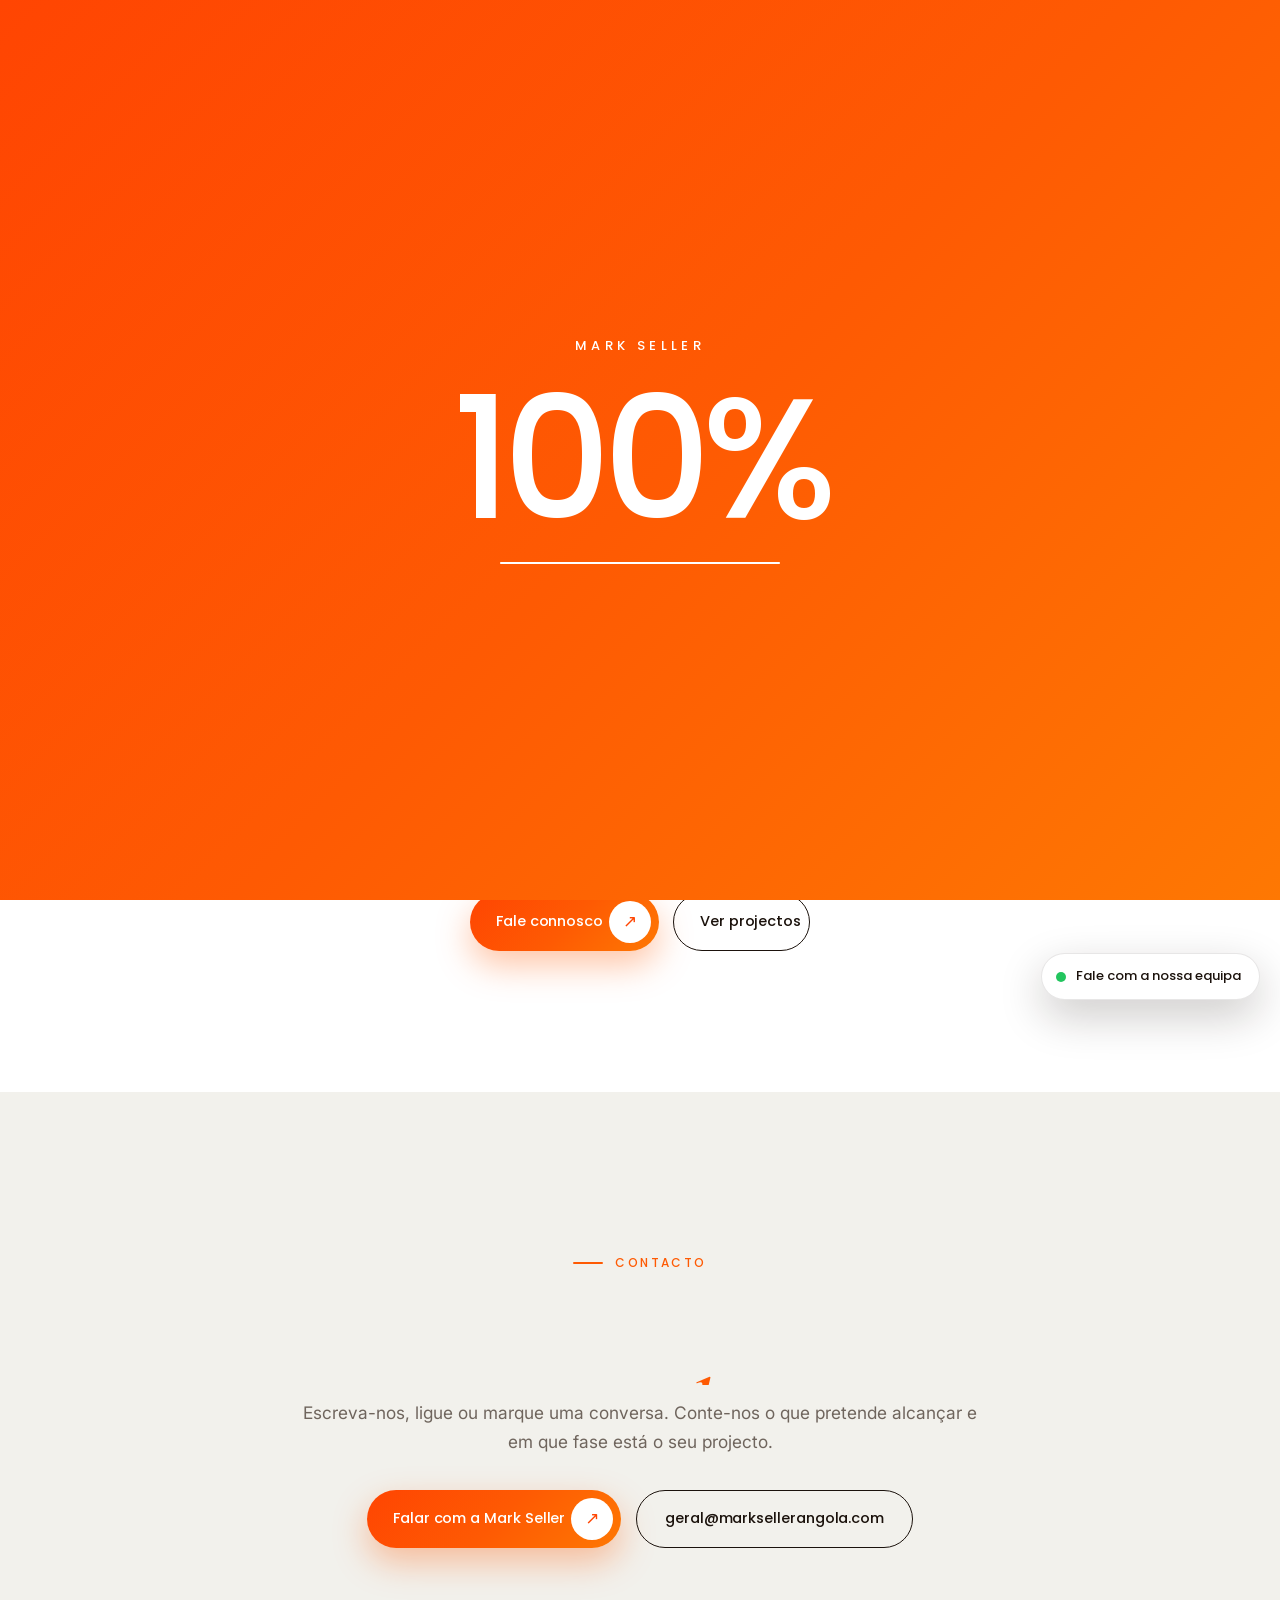
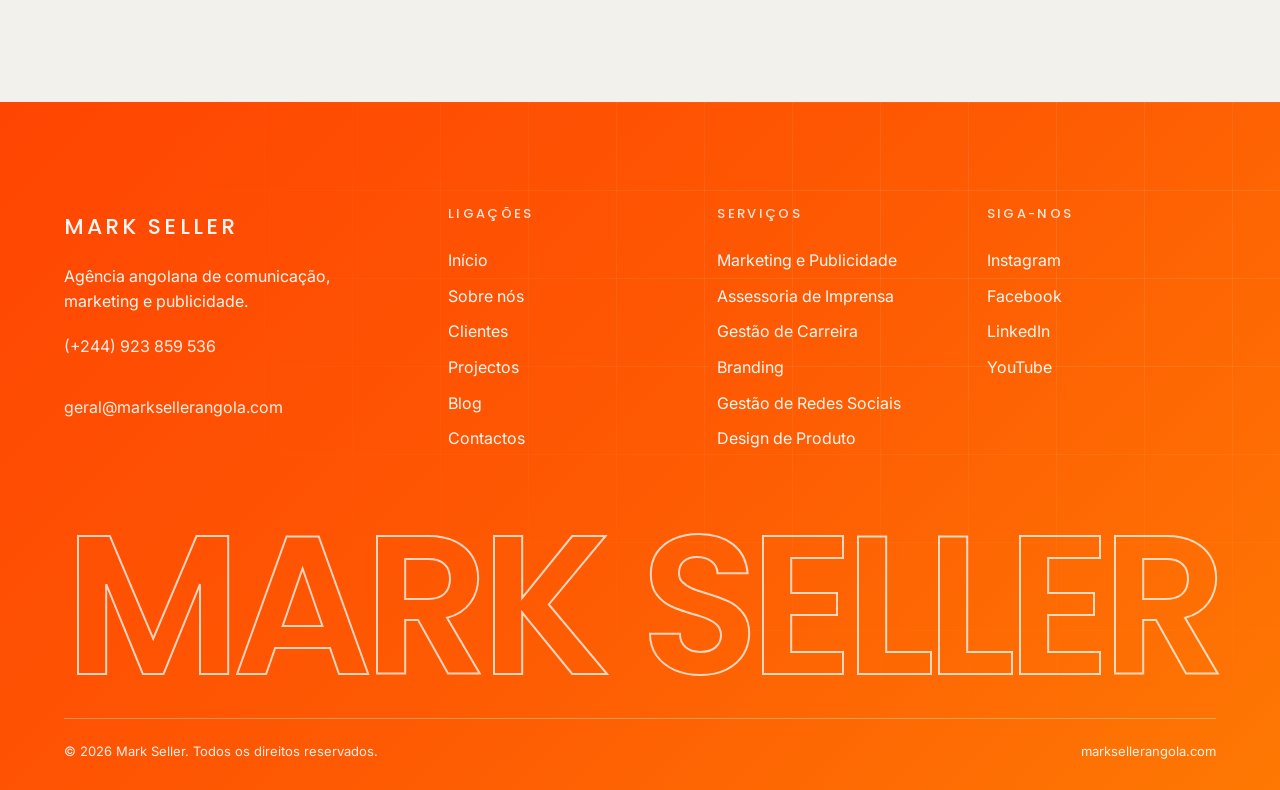
==== commit a8537b2e: "Redesenho inspirado em referência: hero com rolagem dirigida, serviços empilhados, menu em ecrã inte" ====
--- a/blog.html
+++ b/blog.html
@@ -9,45 +9,52 @@
 <title>Blog — Mark Seller</title>
 <link rel="preconnect" href="https://fonts.googleapis.com">
 <link rel="preconnect" href="https://fonts.gstatic.com" crossorigin>
-<link rel="stylesheet" href="https://fonts.googleapis.com/css2?family=Inter:wght@400;500;600&family=Poppins:wght@500;600;700&display=swap">
-<link rel="stylesheet" href="css/estilo.css">
-<link rel="stylesheet" href="css/animacoes.css">
-<link rel="stylesheet" href="css/futurista.css">
+<link rel="stylesheet" href="https://fonts.googleapis.com/css2?family=Cormorant+Garamond:ital,wght@1,500;1,600&family=Inter:wght@400;500;600&family=Poppins:wght@400;500;600&display=swap">
+<link rel="stylesheet" href="css/site.css">
 <script>document.documentElement.classList.add("js")</script>
 </head>
 <body>
-<div aria-hidden="true" class="noise"></div>
-<header class="nav">
-<a class="brand" href="index.html"><img alt="Mark Seller" src="img/mark-seller.webp"/></a>
-<nav class="nav-links">
-<a href="sobre.html">Sobre nós</a>
-<a href="clientes.html">Clientes</a>
-<a href="projectos.html">Projectos</a>
-<a href="blog.html" aria-current="page">Blog</a>
-<a href="contactos.html">Contactos</a>
-</nav>
-<a class="nav-cta" href="contactos.html">Fale connosco</a>
-<button class="nav-toggle" type="button" aria-label="Abrir menu" aria-expanded="false">☰</button>
-</header>
-<section class="page-hero"><span class="label">Blog</span><h1>Blog da Mark Seller</h1><p>Artigos sobre comunicação, publicidade e marketing, com ideias práticas para quem gere marcas e negócios em Angola.</p></section>
-<section class="section blog">
-<div class="empty-state reveal">
-<h2>Os primeiros artigos estão a caminho.</h2>
-<p>Enquanto preparamos os conteúdos, acompanhe os nossos projectos nas redes sociais ou fale directamente com a nossa equipa.</p>
-<div class="contact-links"><a class="btn primary" href="contactos.html">Fale connosco</a><a class="btn" href="projectos.html">Ver projectos</a></div>
+<div class="preloader" aria-hidden="true"><div class="pl-in"><span class="pl-name">MARK SELLER</span><span class="pl-count">0%</span><span class="pl-bar"><i></i></span></div></div>
+<header class="site-header"><div class="bar">
+<a class="logo" href="index.html" aria-label="Mark Seller — início"><img alt="Mark Seller" src="img/mark-seller.webp"/></a>
+<nav class="primary" aria-label="Principal"><a href="sobre.html"><span class="roll"><span class="r" data-t="Sobre nós">Sobre nós</span></span></a><a href="clientes.html"><span class="roll"><span class="r" data-t="Clientes">Clientes</span></span></a><a href="projectos.html"><span class="roll"><span class="r" data-t="Projectos">Projectos</span></span></a><a href="blog.html" aria-current="page"><span class="roll"><span class="r" data-t="Blog">Blog</span></span></a><a href="contactos.html"><span class="roll"><span class="r" data-t="Contactos">Contactos</span></span></a></nav>
+<a class="pill-cta" href="contactos.html"><span class="roll"><span class="r" data-t="Fale connosco">Fale connosco</span></span><i aria-hidden="true">↗</i></a>
+<button class="menu-btn" type="button" aria-expanded="false" aria-controls="menu"><span>Menu</span><b aria-hidden="true"></b></button>
+</div></header>
+<div class="menu" id="menu" aria-hidden="true"><div class="menu-in">
+<div class="menu-col"><p class="eyebrow">O que fazemos</p><div class="menu-serv"><a href="index.html#servicos">Marketing e Publicidade</a><a href="index.html#servicos">Assessoria de Imprensa</a><a href="index.html#servicos">Gestão de Carreira</a><a href="index.html#servicos">Branding</a><a href="index.html#servicos">Gestão de Redes Sociais</a><a href="index.html#servicos">Design de Produto</a></div>
+<p class="eyebrow" style="margin-top:34px">Tem um projecto em mente?</p><p class="menu-note">Conte-nos o que pretende alcançar. A primeira conversa não tem compromisso.</p>
+<a class="pill-cta solid" href="contactos.html"><span class="roll"><span class="r" data-t="Vamos conversar">Vamos conversar</span></span><i aria-hidden="true">↗</i></a></div>
+<nav class="menu-col menu-big" aria-label="Menu"><a href="index.html"><span>01</span>Início</a><a href="sobre.html"><span>02</span>Sobre nós</a><a href="clientes.html"><span>03</span>Clientes</a><a href="projectos.html"><span>04</span>Projectos</a><a href="blog.html"><span>05</span>Blog</a><a href="contactos.html"><span>06</span>Contactos</a></nav>
+<div class="menu-col menu-meta"><a href="mailto:geral@marksellerangola.com">geral@marksellerangola.com</a><a href="tel:+244923859536">(+244) 923 859 536</a>
+<div class="socials"><a href="#">Instagram</a><a href="#">Facebook</a><a href="#">LinkedIn</a><a href="#">YouTube</a></div></div>
+</div></div>
+<main>
+<section class="page-hero"><div class="ph-bg" aria-hidden="true"></div><div class="wrap">
+<p class="crumb"><a href="index.html">Início</a><span>/</span>Blog</p>
+<h1 class="title reveal-h">Blog da <span class="accent">Mark Seller</span></h1><p class="lead">Artigos sobre comunicação, publicidade e marketing, com ideias práticas para quem gere marcas e negócios em Angola.</p></div></section>
+<section class="sec"><div class="wrap center narrow"><h2 class="title reveal-h">Os primeiros artigos estão <span class="accent">a caminho</span></h2>
+<p class="lead dark">Enquanto preparamos os conteúdos, acompanhe os nossos projectos ou fale directamente com a nossa equipa.</p>
+<div class="btn-row"><a class="btn primary" href="contactos.html"><span class="roll"><span class="r" data-t="Fale connosco">Fale connosco</span></span><i aria-hidden="true">↗</i></a><a class="btn ghost-dark" href="projectos.html">Ver projectos</a></div></div></section>
+</main>
+<section class="cta-band"><div class="wrap center">
+<p class="eyebrow">Contacto</p>
+<h2 class="title reveal-h">Prefere falar <span class="accent">directamente?</span></h2>
+<p class="lead dark">Escreva-nos, ligue ou marque uma conversa. Conte-nos o que pretende alcançar e em que fase está o seu projecto.</p>
+<div class="btn-row"><a class="btn primary" href="contactos.html"><span class="roll"><span class="r" data-t="Falar com a Mark Seller">Falar com a Mark Seller</span></span><i aria-hidden="true">↗</i></a><a class="btn ghost" href="mailto:geral@marksellerangola.com">geral@marksellerangola.com</a></div>
+</div></section>
+<footer class="site-footer"><div class="wrap">
+<div class="f-grid">
+<div><a class="logo-w" href="index.html">MARK SELLER</a><p>Agência angolana de comunicação, marketing e publicidade.</p><p class="f-contact"><a href="tel:+244923859536">(+244) 923 859 536</a><br><a href="mailto:geral@marksellerangola.com">geral@marksellerangola.com</a></p></div>
+<div><h4>Ligações</h4><a href="index.html">Início</a><a href="sobre.html">Sobre nós</a><a href="clientes.html">Clientes</a><a href="projectos.html">Projectos</a><a href="blog.html">Blog</a><a href="contactos.html">Contactos</a></div>
+<div><h4>Serviços</h4><a href="index.html#servicos">Marketing e Publicidade</a><a href="index.html#servicos">Assessoria de Imprensa</a><a href="index.html#servicos">Gestão de Carreira</a><a href="index.html#servicos">Branding</a><a href="index.html#servicos">Gestão de Redes Sociais</a><a href="index.html#servicos">Design de Produto</a></div>
+<div><h4>Siga-nos</h4><a href="#">Instagram</a><a href="#">Facebook</a><a href="#">LinkedIn</a><a href="#">YouTube</a></div>
 </div>
-</section>
-<footer>
-<div><b>MARK SELLER</b><br/>Comunicação, marketing e publicidade</div>
-<div class="footer-nav"><a href="index.html">Início</a><a href="sobre.html">Sobre nós</a><a href="clientes.html">Clientes</a><a href="projectos.html">Projectos</a><a href="blog.html">Blog</a><a href="contactos.html">Contactos</a></div>
-<div class="footer-right">marksellerangola.com<br/>© 2026 Mark Seller</div>
-</footer>
-<div aria-live="polite" class="client-pop" role="status"></div>
-<div aria-hidden="true" class="lightbox">
-<button aria-label="Fechar" class="close-lightbox">×</button>
-<img alt="Visualização ampliada do projecto"/>
-</div>
-<script src="script/script.js"></script>
-<script src="script/animacoes.js"></script>
+<div class="giant" aria-hidden="true">MARK SELLER</div>
+<div class="f-bottom"><span>© 2026 Mark Seller. Todos os direitos reservados.</span><span>marksellerangola.com</span></div>
+</div></footer>
+<a class="float-cta" href="contactos.html" aria-label="Fale com a nossa equipa"><span class="dot"></span>Fale com a nossa equipa</a>
+<div class="lightbox" aria-hidden="true"><button class="lb-close" aria-label="Fechar">×</button><img alt="Visualização ampliada do projecto"/></div>
+<script src="js/site.js"></script>
 </body>
-</html>+</html>
--- a/css/site.css
+++ b/css/site.css
@@ -0,0 +1,313 @@
+/* =====================================================================
+   MARK SELLER — site.css
+   Títulos: Poppins · Acento: Cormorant Garamond itálico · Texto: Inter
+   Laranjas #ff4502 #fe5a03 #fe7803 · Brancos #fff #f2f1ec
+   ===================================================================== */
+:root{
+  --o1:#ff4502; --o2:#fe5a03; --o3:#fe7803; --white:#fff; --cream:#f2f1ec;
+  --ink:#1b120c; --muted:#6f655d; --line:rgba(27,18,12,.1);
+  --grad:linear-gradient(135deg,#ff4502 0%,#fe5a03 52%,#fe7803 100%);
+  --head:"Poppins",system-ui,sans-serif; --serif:"Cormorant Garamond",Georgia,serif; --body:"Inter",system-ui,sans-serif;
+  --ease:cubic-bezier(.22,1,.36,1); --pad:clamp(20px,5vw,72px); --max:1280px; --r:28px;
+}
+*{box-sizing:border-box;margin:0;padding:0}
+html{scroll-behavior:smooth;-webkit-text-size-adjust:100%}
+body{font-family:var(--body);color:var(--ink);background:var(--white);line-height:1.6;overflow-x:clip;-webkit-font-smoothing:antialiased}
+img{display:block;max-width:100%}
+a{color:inherit;text-decoration:none}
+button{font:inherit;color:inherit;background:none;border:0;cursor:pointer}
+ul,ol{list-style:none}
+::selection{background:var(--o2);color:#fff}
+html.js body:not(.ready){overflow:hidden}
+.wrap{width:100%;max-width:calc(var(--max) + var(--pad)*2);margin-inline:auto;padding-inline:var(--pad)}
+.center{text-align:center}.narrow{max-width:820px}
+
+/* ---------- tipografia ---------- */
+.title{font-family:var(--head);font-weight:500;font-size:clamp(34px,5vw,68px);line-height:1.06;letter-spacing:-.035em}
+.title.big{font-size:clamp(32px,4.2vw,60px);line-height:1.06}
+.title.light{color:#fff}
+.accent{font-family:var(--serif);font-style:italic;font-weight:600;letter-spacing:-.02em;font-size:1.12em;line-height:.9;color:var(--o2)}
+.light .accent,.hero .accent,.page-hero .accent,.tone-2 .accent{color:#fff}
+.eyebrow{font-family:var(--head);font-weight:500;font-size:12px;letter-spacing:.2em;text-transform:uppercase;color:var(--o2);display:inline-flex;align-items:center;gap:12px;margin-bottom:22px}
+.eyebrow:before{content:"";width:30px;height:2px;background:currentColor;border-radius:2px}
+.eyebrow.light{color:#fff}
+.lead{font-size:clamp(16px,1.35vw,19px);line-height:1.7;color:rgba(255,255,255,.94);max-width:680px;margin-top:22px}
+.lead.dark{color:var(--muted)}
+.center .lead{margin-inline:auto}
+.sub{font-family:var(--head);font-weight:500;font-size:24px;letter-spacing:-.02em;margin:36px 0 0}
+/* revelação de títulos por palavra */
+.sp{display:inline-block;overflow:hidden;vertical-align:top;padding-bottom:.16em;margin-bottom:-.16em}
+.sp>i{display:inline-block;font-style:inherit;transform:translateY(115%) rotate(3deg);transition:transform 1s var(--ease);transition-delay:calc(var(--w,0)*55ms)}
+.in .sp>i{transform:none}
+.hl{display:block}
+
+/* ---------- botões ---------- */
+.roll{display:inline-block;overflow:hidden;height:1.5em;line-height:1.5em;vertical-align:middle}
+.roll .r{display:block;text-shadow:0 1.5em currentColor;transition:transform .55s var(--ease)}
+a:hover>.roll .r,button:hover>.roll .r,.btn:hover .roll .r,.pill-cta:hover .roll .r{transform:translateY(-1.5em)}
+.btn,.pill-cta{display:inline-flex;align-items:center;gap:14px;font-family:var(--head);font-weight:500;font-size:14.5px;letter-spacing:-.005em;border-radius:999px;padding:8px 8px 8px 26px;transition:transform .4s var(--ease),box-shadow .4s,background .3s,color .3s,border-color .3s;will-change:transform}
+.btn i,.pill-cta i{font-style:normal;width:42px;height:42px;border-radius:50%;display:grid;place-items:center;font-size:17px;transition:transform .5s var(--ease)}
+.btn:hover i,.pill-cta:hover i{transform:rotate(45deg)}
+.btn.primary,.pill-cta.solid{background:var(--grad);color:#fff;box-shadow:0 14px 34px rgba(254,90,3,.35)}
+.btn.primary i,.pill-cta.solid i{background:#fff;color:var(--o1)}
+.btn.primary:hover{box-shadow:0 20px 48px rgba(254,90,3,.5);transform:translateY(-2px)}
+.btn.white{background:#fff;color:var(--ink);box-shadow:0 16px 40px rgba(120,30,0,.25)}
+.btn.white i{background:var(--grad);color:#fff}
+.btn.white:hover{transform:translateY(-2px)}
+.btn.ghost-dark{border:1.5px solid var(--ink);color:var(--ink);padding:8px 8px 8px 26px}
+.btn.ghost-dark i{background:var(--ink);color:#fff}
+.btn.ghost-dark:hover{background:var(--ink);color:#fff}.btn.ghost-dark:hover i{background:#fff;color:var(--ink)}
+.btn.ghost{border:1.5px solid var(--ink);color:var(--ink);padding:16px 28px}.btn.ghost:hover{background:var(--ink);color:#fff}
+.btn:not(:has(i)){padding:16px 28px}
+.btn-row{display:flex;gap:14px;flex-wrap:wrap;margin-top:34px}.center .btn-row,.btn-row.center{justify-content:center}.btn-row.left{justify-content:flex-start}
+.link-arrow{display:inline-flex;gap:10px;align-items:center;font-family:var(--head);font-weight:500;font-size:14px;margin-top:26px;border-bottom:1.5px solid currentColor;padding-bottom:4px}
+.link-arrow i{font-style:normal;transition:transform .4s var(--ease)}.link-arrow:hover i{transform:translate(4px,-4px)}
+
+/* ---------- carregamento ---------- */
+.preloader{position:fixed;inset:0;z-index:1000;background:var(--grad);color:#fff;display:grid;place-items:center;transition:transform 1.1s var(--ease) .1s}
+.preloader.done{transform:translateY(-100%)}
+.pl-in{display:grid;gap:18px;justify-items:center;transition:opacity .4s,transform .8s var(--ease)}
+.preloader.done .pl-in{opacity:0;transform:translateY(-30px)}
+.pl-name{font-family:var(--head);font-weight:500;letter-spacing:.34em;font-size:13px}
+.pl-count{font-family:var(--head);font-weight:500;font-size:clamp(70px,14vw,170px);line-height:1;letter-spacing:-.05em;font-variant-numeric:tabular-nums}
+.pl-bar{width:min(280px,60vw);height:2px;background:rgba(255,255,255,.3);overflow:hidden;border-radius:2px}.pl-bar i{display:block;height:100%;background:#fff;transform:scaleX(0);transform-origin:left}
+html:not(.js) .preloader{display:none}
+
+/* ---------- cabeçalho ---------- */
+.site-header{position:fixed;top:0;left:0;right:0;z-index:100;padding:16px var(--pad);transition:transform .6s var(--ease);pointer-events:none}
+.site-header.hide{transform:translateY(-120%)}
+.bar{max-width:var(--max);margin-inline:auto;display:flex;align-items:center;justify-content:space-between;gap:18px;background:rgba(255,255,255,.86);backdrop-filter:blur(20px) saturate(1.5);border:1px solid rgba(255,255,255,.9);border-radius:999px;padding:8px 8px 8px 24px;box-shadow:0 16px 50px rgba(27,18,12,.12);pointer-events:auto;transition:box-shadow .4s,background .4s}
+.site-header.scrolled .bar{background:rgba(255,255,255,.95);box-shadow:0 18px 56px rgba(27,18,12,.18)}
+.logo img{height:40px;width:auto;object-fit:contain}
+.primary{display:flex;gap:6px}
+.primary a{font-family:var(--head);font-weight:500;font-size:14px;padding:10px 16px;border-radius:999px;transition:background .3s,color .3s}
+.primary a:hover{background:var(--cream)}
+.primary a[aria-current="page"]{color:var(--o2)}
+.pill-cta{background:var(--ink);color:#fff;padding:5px 5px 5px 22px}.pill-cta i{background:#fff;color:var(--ink);width:36px;height:36px}
+.pill-cta:hover{background:var(--o2)}.pill-cta:hover i{color:var(--o2)}
+.menu-btn{display:none;align-items:center;gap:10px;font-family:var(--head);font-weight:500;font-size:14px;background:var(--ink);color:#fff;border-radius:999px;padding:12px 18px}
+.menu-btn b{width:18px;height:8px;position:relative;display:block}
+.menu-btn b:before,.menu-btn b:after{content:"";position:absolute;left:0;right:0;height:2px;background:currentColor;border-radius:2px;transition:transform .4s var(--ease),top .4s}
+.menu-btn b:before{top:0}.menu-btn b:after{top:6px}
+.menu-open .menu-btn b:before{top:3px;transform:rotate(45deg)}.menu-open .menu-btn b:after{top:3px;transform:rotate(-45deg)}
+.menu{position:fixed;inset:0;z-index:90;background:var(--cream);clip-path:inset(0 0 100% 0);visibility:hidden;transition:clip-path .9s var(--ease),visibility 0s .9s;overflow-y:auto}
+.menu-open .menu{clip-path:inset(0);visibility:visible;transition:clip-path .9s var(--ease)}
+.menu-in{min-height:100%;max-width:var(--max);margin-inline:auto;padding:130px var(--pad) 50px;display:grid;grid-template-columns:1fr 1.2fr .8fr;gap:48px;align-content:center}
+.menu-col .eyebrow{margin-bottom:16px}
+.menu-serv{display:grid;gap:4px}.menu-serv a{font-family:var(--head);font-size:18px;padding:8px 0;border-bottom:1px solid var(--line);transition:color .3s,padding .4s var(--ease)}.menu-serv a:hover{color:var(--o2);padding-left:8px}
+.menu-note{color:var(--muted);max-width:340px;margin-bottom:22px}
+.menu-big{display:grid;gap:2px;align-content:start}
+.menu-big a{font-family:var(--head);font-weight:500;font-size:clamp(32px,4.4vw,58px);letter-spacing:-.035em;line-height:1.15;display:flex;align-items:baseline;gap:16px;transition:color .3s,transform .5s var(--ease)}
+.menu-big a span{font-size:13px;color:var(--o2);letter-spacing:.1em}.menu-big a:hover{color:var(--o2);transform:translateX(10px)}
+.menu-meta{display:grid;gap:10px;align-content:start}.menu-meta>a{font-family:var(--head);font-weight:500}.menu-meta>a:hover{color:var(--o2)}
+.socials{display:flex;gap:16px;flex-wrap:wrap;margin-top:16px}.socials a{color:var(--muted);font-size:14px}.socials a:hover{color:var(--o2)}
+.menu-col{opacity:0;transform:translateY(30px);transition:opacity .6s,transform .8s var(--ease)}
+.menu-open .menu-col{opacity:1;transform:none;transition-delay:.35s}.menu-open .menu-col:nth-child(2){transition-delay:.45s}.menu-open .menu-col:nth-child(3){transition-delay:.55s}
+@media (max-width:980px){
+  .primary,.bar>.pill-cta{display:none}.menu-btn{display:inline-flex}
+  .bar{padding:8px 8px 8px 20px}
+  .menu-in{grid-template-columns:1fr;gap:34px;padding-top:110px}.menu-big{order:-1}
+}
+
+/* ---------- HERO (rolagem dirigida) ---------- */
+.hero{position:relative;height:250vh;--p:0}
+.hero-pin{position:sticky;top:0;height:100vh;min-height:620px;overflow:hidden;background:var(--grad);color:#fff}
+.hero-bg{position:absolute;inset:0;pointer-events:none}
+.hero-bg:before{content:"";position:absolute;inset:0;background:radial-gradient(ellipse at 50% 0%,rgba(255,255,255,.28),transparent 55%),radial-gradient(ellipse at 50% 115%,rgba(255,255,255,.34),transparent 55%)}
+.hero-bg:after{content:"";position:absolute;left:-5%;right:-5%;bottom:0;height:55%;background-image:linear-gradient(rgba(255,255,255,.12) 1px,transparent 1px),linear-gradient(90deg,rgba(255,255,255,.12) 1px,transparent 1px);background-size:88px 88px;-webkit-mask-image:linear-gradient(0deg,#000,transparent);mask-image:linear-gradient(0deg,#000,transparent);transform:perspective(700px) rotateX(58deg);transform-origin:50% 100%}
+.stars{position:absolute;inset:0}
+.stars i{position:absolute;width:3px;height:3px;border-radius:50%;background:#fff;opacity:.2;animation:tw 4s ease-in-out infinite}
+@keyframes tw{50%{opacity:.95;transform:scale(1.7)}}
+.hero-copy{position:absolute;inset:0;display:grid;align-content:start;padding-top:clamp(112px,16vh,150px);z-index:3;
+  opacity:max(0,calc(1 - var(--p)*1.9));transform:translateY(calc(var(--p)*-10vh)) scale(calc(1 - var(--p)*.07));transform-origin:50% 0;will-change:transform,opacity}
+.badges{display:flex;gap:10px;flex-wrap:wrap;justify-content:center;margin-bottom:26px}
+.badges span{font-family:var(--head);font-size:12.5px;font-weight:500;padding:9px 16px;border-radius:999px;background:rgba(255,255,255,.18);border:1px solid rgba(255,255,255,.45);backdrop-filter:blur(10px)}
+.hero .title.big{max-width:1240px;margin-inline:auto}
+.hero .lead{margin-inline:auto;max-width:640px;margin-top:20px;font-size:clamp(15px,1.25vw,17.5px)}
+.hero .btn-row{justify-content:center;margin-top:26px}
+.bubble{position:absolute;z-index:2;width:clamp(54px,6.4vw,92px);aspect-ratio:1;border-radius:50%;background:#fff;display:grid;place-items:center;padding:12px;box-shadow:0 18px 40px rgba(110,30,0,.32);animation:fl 7s ease-in-out infinite;will-change:transform;
+  transform:translate3d(var(--mx,0px),var(--my,0px),0);opacity:max(0,calc(1 - var(--p)*2.6))}
+.bubble img{width:100%;height:100%;object-fit:contain}
+@keyframes fl{50%{translate:0 -16px}}
+.bubble.l1{left:4%;top:24%}.bubble.r1{right:5%;top:22%;animation-delay:-2s}.bubble.l2{left:9%;top:46%;animation-delay:-4s}
+.bubble.r2{right:10%;top:45%;animation-delay:-1s}.bubble.l3{left:2%;top:62%;animation-delay:-3s}.bubble.r3{right:3%;top:62%;animation-delay:-5s}
+.hero-card{position:absolute;z-index:4;left:50%;margin:0;overflow:hidden;border-radius:calc(var(--r) + 6px);background:#fff;box-shadow:0 -30px 90px rgba(80,20,0,.35);
+  top:calc(72vh - var(--p)*(72vh - 96px));bottom:calc(var(--p)*0px - 6vh);width:calc(76vw + var(--p)*20vw);transform:translateX(-50%);will-change:top,width}
+.hero-card img{width:100%;height:100%;object-fit:cover;object-position:50% 28%;transform:scale(calc(1.12 - var(--p)*.12))}
+.hero-card:after{content:"";position:absolute;inset:0;background:linear-gradient(180deg,rgba(255,69,2,.18),transparent 30%,rgba(27,18,12,.55))}
+.hero-card figcaption{position:absolute;left:clamp(18px,3vw,40px);bottom:clamp(22px,8vh,70px);z-index:2;color:#fff;display:grid;gap:4px;opacity:calc(var(--p)*1.4 - .2)}
+.hero-card figcaption b{font-family:var(--head);font-weight:500;font-size:clamp(22px,3vw,40px);letter-spacing:-.03em}
+.hero-card figcaption span{font-size:15px;opacity:.9}
+@media (max-width:760px){
+  .hero{height:230vh}.bubble.l2,.bubble.r2,.bubble.l3,.bubble.r3{display:none}.bubble.l1{left:3%;top:17%}.bubble.r1{right:3%;top:15%}
+  .hero-copy{padding-top:104px}.badges span:nth-child(3){display:none}
+  .hero-card{top:calc(74vh - var(--p)*(74vh - 86px));width:calc(88vw + var(--p)*10vw)}
+}
+
+/* ---------- marquee ---------- */
+.marquee{background:var(--ink);color:#fff;overflow:hidden;padding:20px 0}
+.marquee-track{display:flex;width:max-content;gap:44px;font-family:var(--head);font-weight:500;font-size:clamp(18px,2.2vw,28px);letter-spacing:.06em;animation:mq 38s linear infinite}
+.marquee-track span:after{content:"✦";color:var(--o3);padding-left:44px}
+@keyframes mq{to{transform:translateX(-50%)}}
+
+/* ---------- secções ---------- */
+.sec{padding:clamp(84px,11vw,160px) 0;position:relative}
+.sec-head{margin-bottom:clamp(40px,6vw,76px)}.sec-head.center{text-align:center}.sec-head.center .lead{margin-inline:auto}
+.sec-head.row{display:flex;justify-content:space-between;align-items:flex-end;gap:30px;flex-wrap:wrap}
+.grid-2{display:grid;grid-template-columns:1fr 1fr;gap:clamp(34px,6vw,96px);align-items:center}.grid-2.top{align-items:start}
+@media (max-width:900px){.grid-2{grid-template-columns:1fr}}
+
+.about{background:#fff}
+.about-media{position:relative;border-radius:var(--r);overflow:hidden;aspect-ratio:4/4.6;box-shadow:0 40px 90px rgba(27,18,12,.16)}
+.about-media img{width:100%;height:100%;object-fit:cover;transform:scale(1.08);transition:transform 1.6s var(--ease)}
+.about-media.visible img{transform:none}
+.about-media .tag{position:absolute;left:20px;bottom:20px;background:var(--grad);color:#fff;font-family:var(--head);font-weight:500;font-size:12px;letter-spacing:.14em;text-transform:uppercase;padding:12px 18px;border-radius:999px}
+.stats{display:grid;grid-template-columns:repeat(3,1fr);gap:16px;margin:36px 0 34px;padding:26px 0;border-block:1px solid var(--line)}
+.stats b{display:block;font-family:var(--head);font-weight:500;font-size:clamp(34px,4vw,54px);letter-spacing:-.04em;line-height:1;background:var(--grad);-webkit-background-clip:text;background-clip:text;color:transparent}
+.stats span{font-size:13px;color:var(--muted);letter-spacing:.06em;text-transform:uppercase}
+
+/* serviços — cartões empilhados */
+.services{background:var(--cream)}
+.stack{display:grid;gap:0}
+.svc{position:sticky;top:calc(104px + var(--i)*18px);min-height:min(62vh,520px);margin-bottom:clamp(24px,4vh,48px);border-radius:calc(var(--r) + 8px);display:grid;grid-template-columns:1.2fr .8fr;overflow:hidden;box-shadow:0 -10px 60px rgba(27,18,12,.1);transition:transform .5s var(--ease)}
+.tone-0{background:#fff;color:var(--ink)}.tone-1{background:var(--cream);color:var(--ink);border:1px solid var(--line)}.tone-2{background:var(--grad);color:#fff}
+.svc-l{padding:clamp(28px,4vw,60px);display:flex;flex-direction:column;justify-content:flex-end;align-items:flex-start}
+.svc-n{font-family:var(--head);font-weight:500;font-size:14px;letter-spacing:.2em;color:var(--o2);margin-bottom:auto}.tone-2 .svc-n{color:#fff}
+.svc h3{font-family:var(--head);font-weight:500;font-size:clamp(28px,3.6vw,50px);letter-spacing:-.035em;line-height:1.08;margin:34px 0 16px}
+.svc p{max-width:520px;color:var(--muted);font-size:16.5px}.tone-2 p{color:rgba(255,255,255,.94)}
+.svc-r{display:grid;place-items:center;position:relative;color:var(--o2)}
+.svc-r:before{content:"";position:absolute;width:78%;aspect-ratio:1;border-radius:50%;border:1.5px dashed currentColor;opacity:.3;animation:spin 40s linear infinite}
+.svc-r svg{width:46%;position:relative;stroke-width:.8}
+.tone-2 .svc-r{color:#fff}
+@keyframes spin{to{transform:rotate(360deg)}}
+@media (max-width:760px){.svc{grid-template-columns:1fr;min-height:0;top:calc(90px + var(--i)*12px)}.svc-r{display:none}.svc-l{min-height:360px}}
+
+/* processo */
+.process{background:var(--grad);color:#fff;overflow:hidden}
+.process:before{content:"";position:absolute;inset:0;background-image:linear-gradient(rgba(255,255,255,.1) 1px,transparent 1px),linear-gradient(90deg,rgba(255,255,255,.1) 1px,transparent 1px);background-size:88px 88px;-webkit-mask-image:radial-gradient(ellipse at 15% 20%,#000,transparent 70%);mask-image:radial-gradient(ellipse at 15% 20%,#000,transparent 70%)}
+.process .wrap{position:relative}
+.steps{display:grid;grid-template-columns:repeat(4,1fr);gap:20px;counter-reset:s}
+.step{padding:30px 26px 34px;border-radius:var(--r);background:rgba(255,255,255,.14);border:1px solid rgba(255,255,255,.4);backdrop-filter:blur(14px);transition:transform .5s var(--ease),background .4s}
+.step:hover{transform:translateY(-8px);background:rgba(255,255,255,.24)}
+.step-n{display:block;font-family:var(--head);font-weight:500;font-size:clamp(60px,6vw,90px);letter-spacing:-.06em;line-height:1;color:transparent;-webkit-text-stroke:1.5px rgba(255,255,255,.85);margin-bottom:26px}
+.step h3{font-family:var(--head);font-weight:500;font-size:24px;letter-spacing:-.03em;margin-bottom:10px}.step p{font-size:15px;opacity:.95}
+@media (max-width:1000px){.steps{grid-template-columns:repeat(2,1fr)}}@media (max-width:560px){.steps{grid-template-columns:1fr}}
+
+/* projectos */
+.works-sec{background:#fff}
+.works{display:grid;grid-template-columns:repeat(2,1fr);gap:clamp(20px,3vw,40px)}
+.works.stagger .work:nth-child(even){margin-top:clamp(0px,7vw,110px)}
+.works.grid3{grid-template-columns:repeat(3,1fr)}
+@media (max-width:1000px){.works.grid3{grid-template-columns:repeat(2,1fr)}}
+@media (max-width:640px){.works,.works.grid3{grid-template-columns:1fr}.works.stagger .work:nth-child(even){margin-top:0}}
+.work-img{position:relative;display:block;width:100%;aspect-ratio:4/5;border-radius:var(--r);overflow:hidden;background:var(--cream);cursor:zoom-in;border:1px solid var(--line)}
+.work-img img{width:100%;height:100%;object-fit:contain;padding:18px;transition:transform 1s var(--ease)}
+.work:hover .work-img img{transform:scale(1.06)}
+.work-open{position:absolute;right:16px;bottom:16px;background:var(--ink);color:#fff;font-family:var(--head);font-size:12px;font-weight:500;letter-spacing:.1em;padding:11px 16px;border-radius:999px;opacity:0;transform:translateY(12px);transition:.5s var(--ease)}
+.work:hover .work-open{opacity:1;transform:none;background:var(--grad)}
+.work-meta{padding:20px 6px 0}
+.chips{display:flex;gap:8px;flex-wrap:wrap;margin-bottom:12px}
+.chips span{font-family:var(--head);font-size:11px;font-weight:500;letter-spacing:.1em;text-transform:uppercase;padding:6px 12px;border-radius:999px;border:1px solid var(--line);color:var(--muted)}
+.chips .hot{background:var(--grad);border-color:transparent;color:#fff}
+.work-meta h3{font-family:var(--head);font-weight:500;font-size:clamp(20px,2vw,27px);letter-spacing:-.03em;line-height:1.15}
+.work-meta p{color:var(--muted);font-size:14.5px;margin-top:6px}
+.filters{display:flex;gap:8px;flex-wrap:wrap;align-items:center;margin-bottom:34px}
+.chip{font-family:var(--head);font-weight:500;font-size:13px;padding:11px 18px;border-radius:999px;border:1.5px solid var(--line);transition:.3s}
+.chip:hover{border-color:var(--o2);color:var(--o2)}.chip.on{background:var(--grad);border-color:transparent;color:#fff}
+.count{margin-left:auto;color:var(--muted);font-size:13px;letter-spacing:.08em;text-transform:uppercase}
+
+/* clientes */
+.clients-sec{background:var(--cream);overflow:hidden}
+.logos{overflow:hidden;margin-top:10px;-webkit-mask-image:linear-gradient(90deg,transparent,#000 8%,#000 92%,transparent);mask-image:linear-gradient(90deg,transparent,#000 8%,#000 92%,transparent)}
+.logo-row{display:flex;gap:18px;width:max-content;padding:10px 0}
+.js .logo-row{animation:mq 50s linear infinite}.logos:hover .logo-row{animation-play-state:paused}
+.client{background:#fff;border:1px solid var(--line);border-radius:var(--r);display:grid;justify-items:center;align-content:center;gap:14px;padding:24px;transition:transform .5s var(--ease),box-shadow .5s,border-color .3s}
+.logo-row .client{width:250px;min-height:200px;flex:none}
+.client:hover{transform:translateY(-8px);border-color:var(--o3);box-shadow:0 26px 60px rgba(254,90,3,.18)}
+.client img{width:100%;height:100px;object-fit:contain}
+.client span{font-family:var(--head);font-weight:500;font-size:11px;letter-spacing:.12em;text-transform:uppercase;color:var(--muted);text-align:center}
+.client-grid{display:grid;grid-template-columns:repeat(4,1fr);gap:18px}.client-grid .client{min-height:220px}
+@media (max-width:1000px){.client-grid{grid-template-columns:repeat(3,1fr)}}@media (max-width:640px){.client-grid{grid-template-columns:repeat(2,1fr)}.logo-row .client{width:190px;min-height:170px}}
+
+/* TV */
+.tv{background:#fff;padding-top:clamp(60px,8vw,110px)}
+.tv-card{position:relative;overflow:hidden;display:grid;grid-template-columns:1.1fr .9fr;gap:40px;align-items:center;background:var(--grad);color:#fff;border-radius:calc(var(--r) + 10px);padding:clamp(30px,5vw,72px);box-shadow:0 40px 100px rgba(254,90,3,.3)}
+.tv-card:before{content:"";position:absolute;inset:0;background-image:linear-gradient(rgba(255,255,255,.1) 1px,transparent 1px),linear-gradient(90deg,rgba(255,255,255,.1) 1px,transparent 1px);background-size:64px 64px;-webkit-mask-image:radial-gradient(ellipse at 90% 50%,#000,transparent 70%);mask-image:radial-gradient(ellipse at 90% 50%,#000,transparent 70%)}
+.tv-card>*{position:relative}
+.tv-play{aspect-ratio:16/10;border-radius:var(--r);display:grid;place-items:center;background:rgba(255,255,255,.14);border:1px solid rgba(255,255,255,.5);backdrop-filter:blur(14px)}
+.tv-play span{width:88px;height:88px;border-radius:50%;background:#fff;color:var(--o1);display:grid;place-items:center;font-size:30px;padding-left:6px;box-shadow:0 0 0 16px rgba(255,255,255,.22);animation:pulse 2.4s infinite}
+@keyframes pulse{70%{box-shadow:0 0 0 34px rgba(255,255,255,0)}100%{box-shadow:0 0 0 0 rgba(255,255,255,0)}}
+@media (max-width:860px){.tv-card{grid-template-columns:1fr}}
+.blog-sec{background:#fff;padding-top:clamp(50px,6vw,80px)}.blog-sec .sec-head{margin-bottom:0}
+
+/* chamada final */
+.cta-band{background:var(--cream);padding:clamp(90px,12vw,170px) 0;text-align:center}
+.cta-band .title{font-size:clamp(38px,6vw,86px)}
+
+/* rodapé */
+.site-footer{background:var(--grad);color:#fff;padding:clamp(60px,8vw,110px) 0 28px;overflow:hidden;position:relative}
+.site-footer:before{content:"";position:absolute;inset:0;background-image:linear-gradient(rgba(255,255,255,.1) 1px,transparent 1px),linear-gradient(90deg,rgba(255,255,255,.1) 1px,transparent 1px);background-size:88px 88px;-webkit-mask-image:radial-gradient(ellipse at 80% 20%,#000,transparent 65%);mask-image:radial-gradient(ellipse at 80% 20%,#000,transparent 65%)}
+.site-footer .wrap{position:relative}
+.f-grid{display:grid;grid-template-columns:1.5fr 1fr 1fr 1fr;gap:40px}
+.f-grid h4{font-family:var(--head);font-weight:500;font-size:13px;letter-spacing:.18em;text-transform:uppercase;margin-bottom:18px;opacity:.85}
+.f-grid a{display:block;padding:5px 0;opacity:.95;transition:transform .4s var(--ease),opacity .3s}.f-grid a:hover{transform:translateX(6px);opacity:1;text-decoration:underline}
+.logo-w{font-family:var(--head)!important;font-weight:500;font-size:22px;letter-spacing:.14em;margin-bottom:14px}
+.f-grid p{max-width:340px;margin-bottom:14px;opacity:.95}
+.giant{font-family:var(--head);font-weight:600;font-size:clamp(54px,15.4vw,230px);line-height:.9;letter-spacing:-.05em;text-align:center;margin:60px 0 24px;color:transparent;-webkit-text-stroke:2px rgba(255,255,255,.75);white-space:nowrap;user-select:none;transition:color .8s}
+.giant:hover{color:rgba(255,255,255,.95)}
+.f-bottom{display:flex;justify-content:space-between;gap:16px;flex-wrap:wrap;font-size:13px;opacity:.9;border-top:1px solid rgba(255,255,255,.35);padding-top:22px}
+@media (max-width:860px){.f-grid{grid-template-columns:1fr 1fr}.f-grid>div:first-child{grid-column:1/-1}}
+
+.float-cta{position:fixed;right:20px;bottom:20px;z-index:80;display:flex;align-items:center;gap:10px;background:#fff;color:var(--ink);font-family:var(--head);font-weight:500;font-size:13px;padding:12px 18px 12px 14px;border-radius:999px;box-shadow:0 16px 44px rgba(27,18,12,.22);border:1px solid var(--line);transform:translateY(120px);transition:transform .7s var(--ease),box-shadow .3s}
+.float-cta.show{transform:none}.float-cta:hover{box-shadow:0 20px 56px rgba(254,90,3,.35)}
+.float-cta .dot{width:10px;height:10px;border-radius:50%;background:#22c55e;box-shadow:0 0 0 0 rgba(34,197,94,.6);animation:ping 2s infinite}
+@keyframes ping{70%{box-shadow:0 0 0 12px rgba(34,197,94,0)}100%{box-shadow:0 0 0 0 rgba(34,197,94,0)}}
+@media (max-width:560px){.float-cta{right:12px;bottom:12px;font-size:12px}}
+
+/* ---------- páginas interiores ---------- */
+.page-hero{position:relative;background:var(--grad);color:#fff;padding:clamp(150px,20vh,210px) 0 clamp(70px,9vw,120px);border-radius:0 0 clamp(28px,5vw,64px) clamp(28px,5vw,64px);overflow:hidden}
+.ph-bg{position:absolute;inset:0;background:radial-gradient(ellipse at 85% 0%,rgba(255,255,255,.35),transparent 55%)}
+.ph-bg:after{content:"";position:absolute;inset:0;background-image:linear-gradient(rgba(255,255,255,.12) 1px,transparent 1px),linear-gradient(90deg,rgba(255,255,255,.12) 1px,transparent 1px);background-size:88px 88px;-webkit-mask-image:radial-gradient(ellipse at 85% 10%,#000,transparent 65%);mask-image:radial-gradient(ellipse at 85% 10%,#000,transparent 65%)}
+.page-hero .wrap{position:relative}
+.page-hero .title{max-width:1000px;font-size:clamp(38px,6vw,84px)}
+.page-hero .lead{max-width:720px}
+.crumb{font-family:var(--head);font-size:13px;display:flex;gap:10px;margin-bottom:24px;opacity:.95}.crumb a:hover{text-decoration:underline}
+.mv-grid{display:grid;grid-template-columns:1fr 1fr;gap:20px}
+.mv-card{border-radius:calc(var(--r) + 6px);padding:clamp(28px,4vw,56px);min-height:300px;display:flex;flex-direction:column;justify-content:space-between}
+.mv-card p:last-child{font-family:var(--head);font-weight:500;font-size:clamp(19px,1.9vw,26px);line-height:1.4;letter-spacing:-.02em}
+@media (max-width:800px){.mv-grid{grid-template-columns:1fr}}
+.values{background:var(--cream)}
+.values-grid{display:grid;grid-template-columns:repeat(3,1fr);gap:18px}
+.value{background:#fff;border:1px solid var(--line);border-radius:var(--r);padding:30px;transition:transform .5s var(--ease),box-shadow .5s}
+.value:hover{transform:translateY(-8px);box-shadow:0 26px 60px rgba(254,90,3,.14)}
+.value span{font-family:var(--head);font-weight:500;color:var(--o2);font-size:13px;letter-spacing:.2em}
+.value h3{font-family:var(--head);font-weight:500;font-size:24px;letter-spacing:-.03em;margin:46px 0 10px}.value p{color:var(--muted)}
+@media (max-width:900px){.values-grid{grid-template-columns:repeat(2,1fr)}}@media (max-width:560px){.values-grid{grid-template-columns:1fr}}
+.contact-list{display:grid;gap:12px;margin-top:30px}
+.contact-list a{display:grid;gap:2px;padding:20px 24px;border-radius:var(--r);background:var(--cream);font-family:var(--head);font-weight:500;font-size:clamp(18px,2vw,24px);letter-spacing:-.02em;transition:background .3s,color .3s,transform .4s var(--ease)}
+.contact-list a span{font-size:11px;letter-spacing:.18em;text-transform:uppercase;color:var(--o2)}
+.contact-list a:hover{background:var(--grad);color:#fff;transform:translateX(6px)}.contact-list a:hover span{color:#fff}
+.form{display:grid;gap:16px;background:var(--cream);border-radius:calc(var(--r) + 6px);padding:clamp(24px,4vw,44px)}
+.form label{display:grid;gap:8px;font-family:var(--head);font-weight:500;font-size:13px}
+.form input,.form textarea{font:inherit;font-size:16px;padding:16px 18px;border:1.5px solid transparent;border-radius:16px;background:#fff;color:var(--ink);transition:border-color .3s,box-shadow .3s}
+.form input:focus,.form textarea:focus{outline:0;border-color:var(--o2);box-shadow:0 0 0 4px rgba(254,90,3,.14)}
+.form .btn{justify-self:start;cursor:pointer}
+
+/* ---------- lightbox ---------- */
+.lightbox{position:fixed;inset:0;z-index:300;display:none;place-items:center;background:rgba(255,246,238,.92);backdrop-filter:blur(14px);padding:24px}
+.lightbox.open{display:grid;animation:fade .3s}.lightbox img{max-width:min(1100px,92vw);max-height:86vh;border-radius:20px;box-shadow:0 30px 100px rgba(27,18,12,.3);background:#fff}
+.lb-close{position:absolute;top:20px;right:20px;width:50px;height:50px;border-radius:50%;background:var(--ink);color:#fff;font-size:28px;line-height:1}
+@keyframes fade{from{opacity:0}}
+
+/* ---------- revelar ao deslizar ---------- */
+.reveal{opacity:0;transform:translateY(46px);transition:opacity .9s ease,transform 1.1s var(--ease)}
+.reveal.visible{opacity:1;transform:none}
+html:not(.js) .reveal{opacity:1;transform:none}
+html:not(.js) .sp>i{transform:none}
+html:not(.js) .hero{height:auto}html:not(.js) .hero-pin{position:relative}
+
+@media (prefers-reduced-motion:reduce){
+  *,*:before,*:after{animation:none!important;transition-duration:.01ms!important;scroll-behavior:auto!important}
+  .reveal{opacity:1;transform:none}.sp>i{transform:none}.preloader{display:none}html.js body:not(.ready){overflow:auto}
+}
+body:has(.form) .cta-band{display:none}
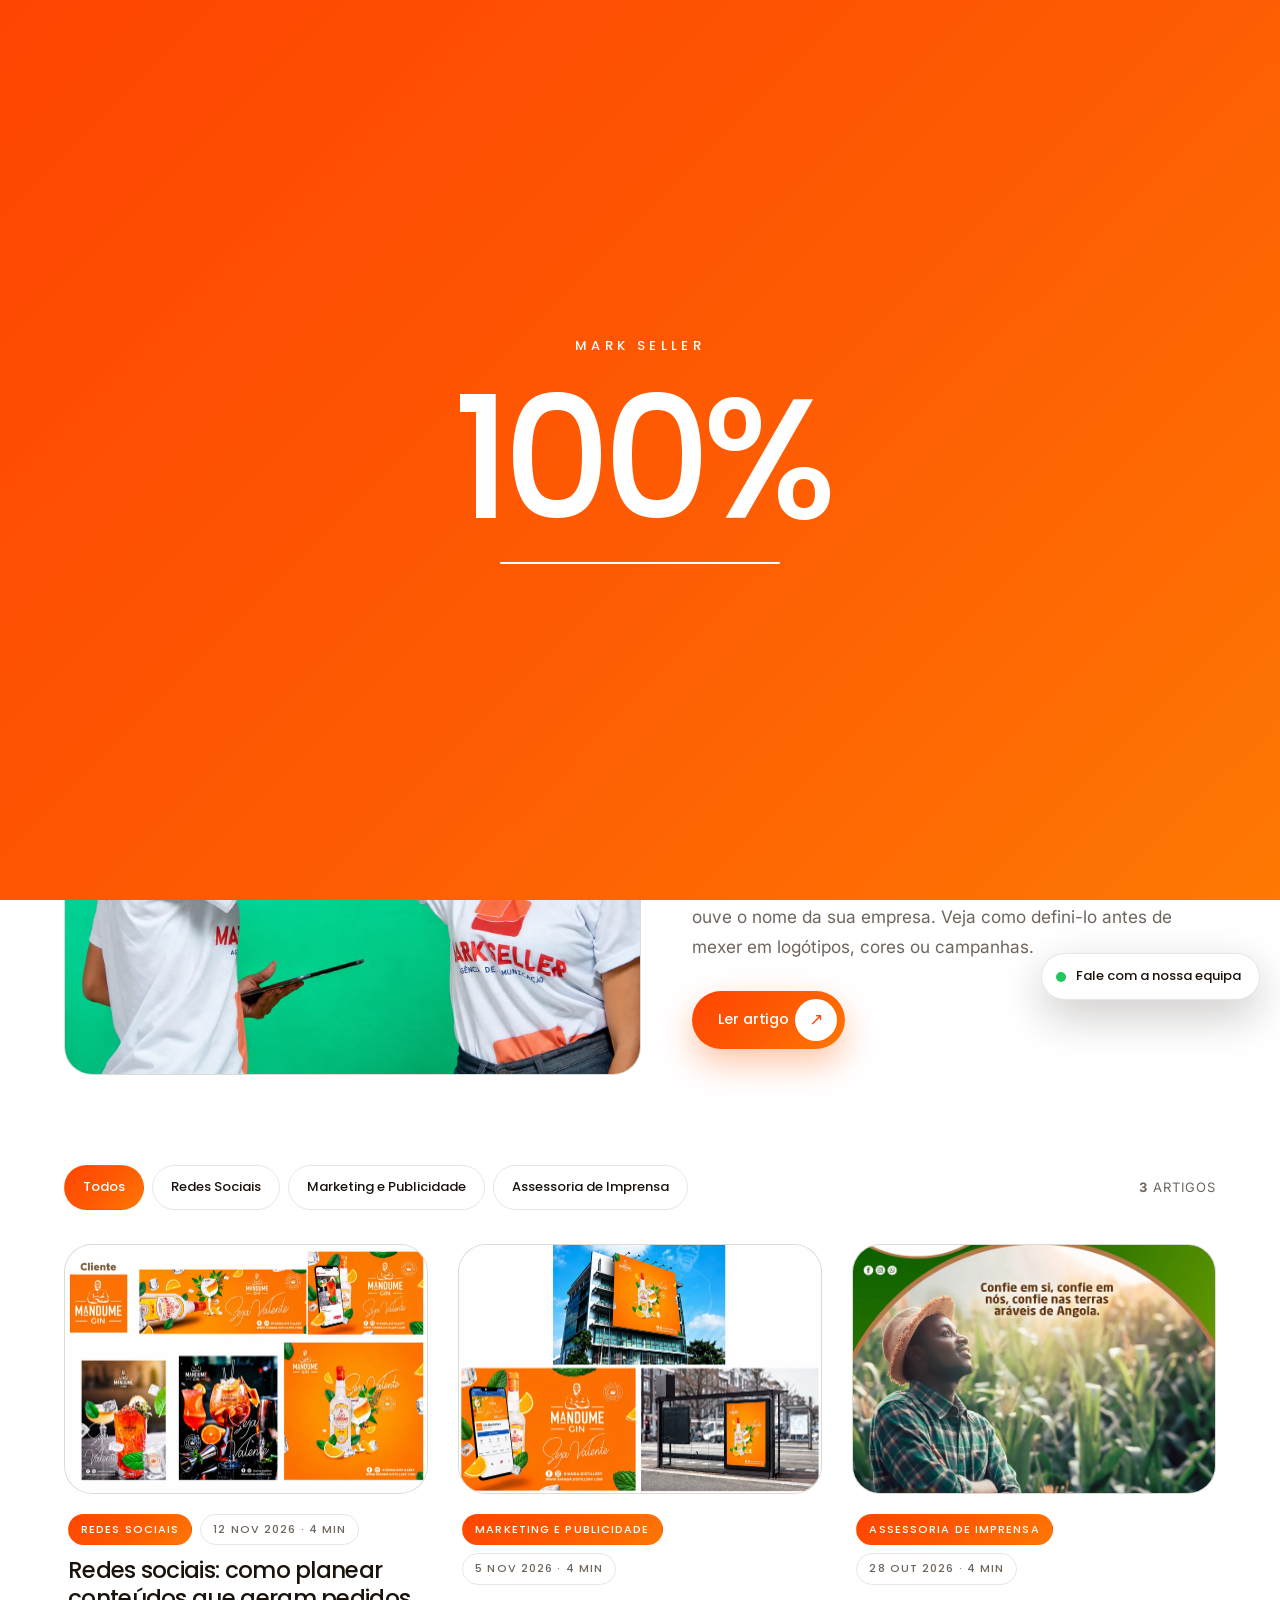
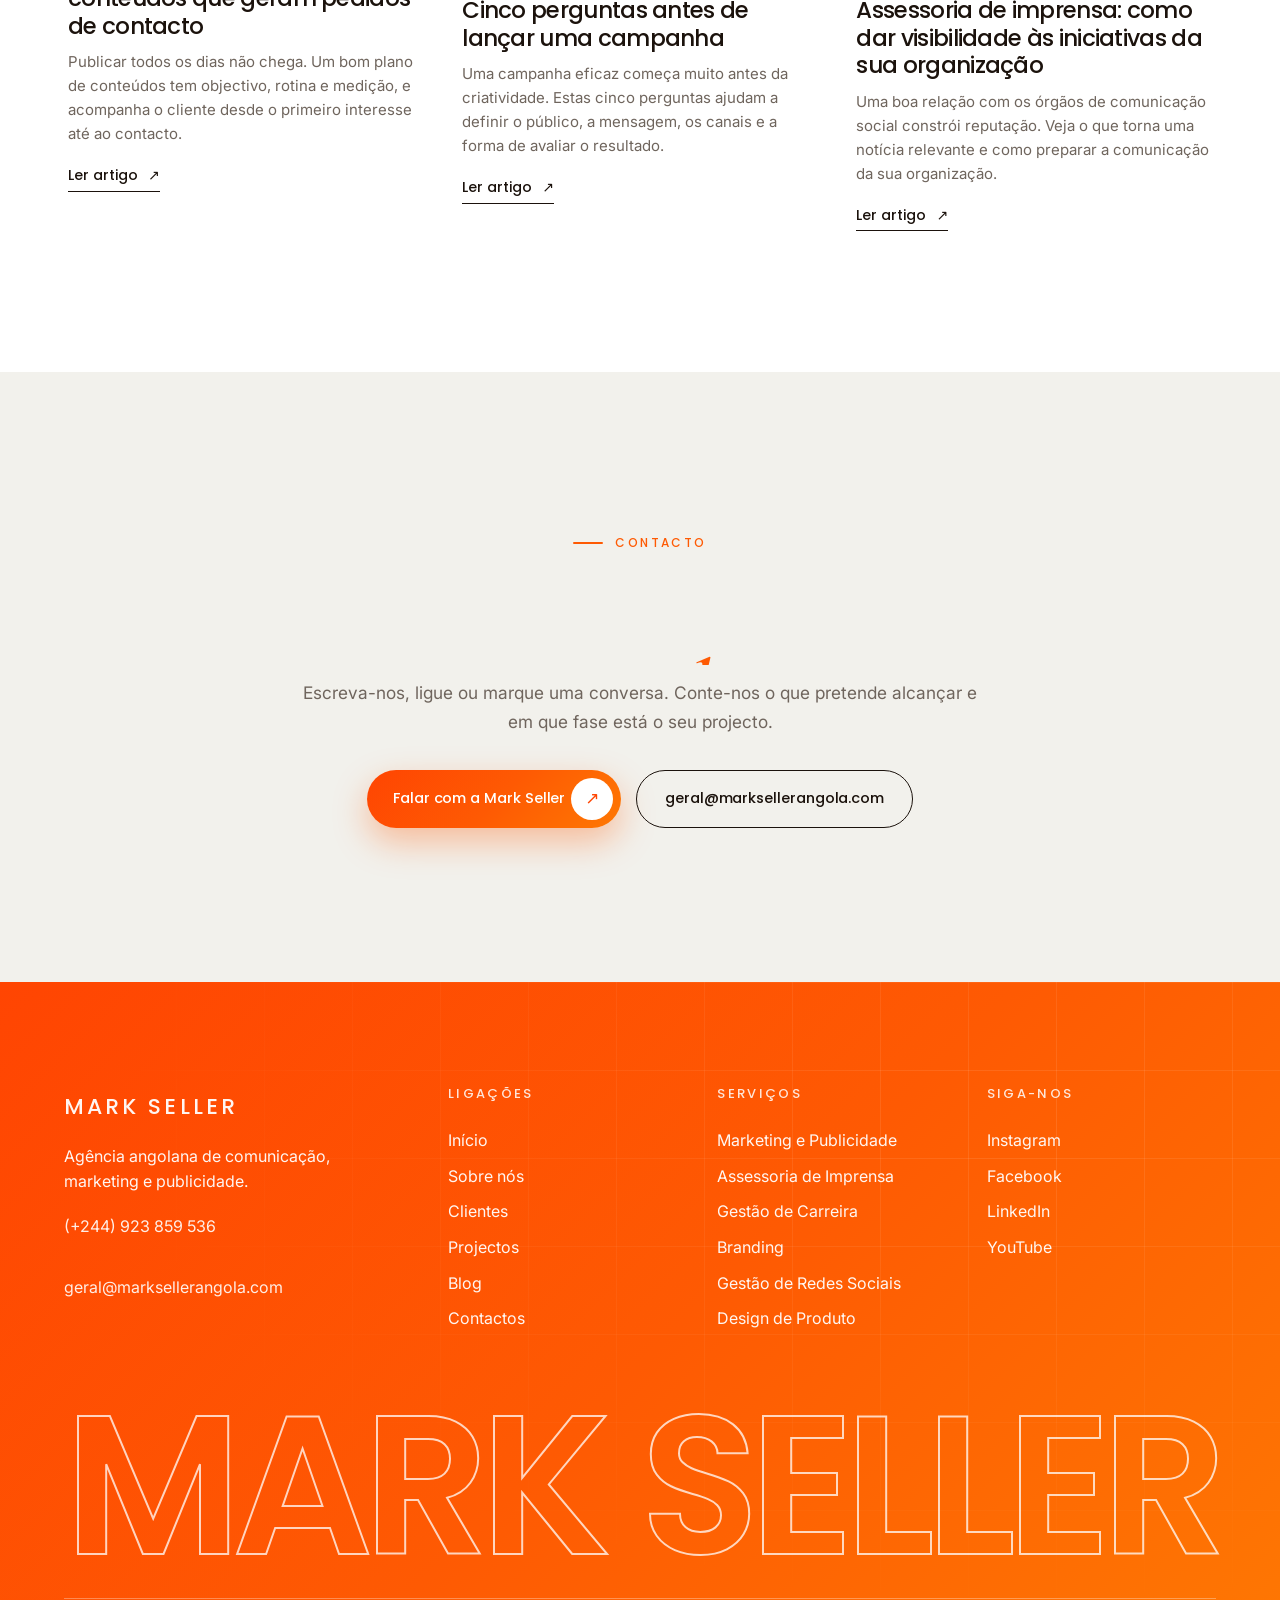
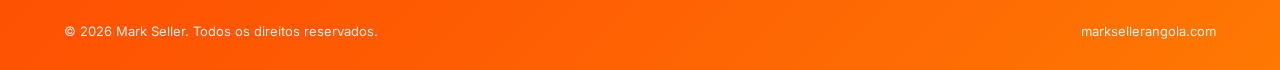
==== commit 8290ab6a: "Blog: listagem com destaque e filtros, artigos individuais e gerador a partir de ficheiros .md Co-Au" ====
--- a/blog.html
+++ b/blog.html
@@ -32,10 +32,7 @@
 <main>
 <section class="page-hero"><div class="ph-bg" aria-hidden="true"></div><div class="wrap">
 <p class="crumb"><a href="index.html">Início</a><span>/</span>Blog</p>
-<h1 class="title reveal-h">Blog da <span class="accent">Mark Seller</span></h1><p class="lead">Artigos sobre comunicação, publicidade e marketing, com ideias práticas para quem gere marcas e negócios em Angola.</p></div></section>
-<section class="sec"><div class="wrap center narrow"><h2 class="title reveal-h">Os primeiros artigos estão <span class="accent">a caminho</span></h2>
-<p class="lead dark">Enquanto preparamos os conteúdos, acompanhe os nossos projectos ou fale directamente com a nossa equipa.</p>
-<div class="btn-row"><a class="btn primary" href="contactos.html"><span class="roll"><span class="r" data-t="Fale connosco">Fale connosco</span></span><i aria-hidden="true">↗</i></a><a class="btn ghost-dark" href="projectos.html">Ver projectos</a></div></div></section>
+<h1 class="title reveal-h">Blog da <span class="accent">Mark Seller</span></h1><p class="lead">Artigos sobre comunicação, publicidade e marketing, com ideias práticas para quem gere marcas e negócios em Angola.</p></div></section><section class="sec"><div class="wrap"><article class="post-feat reveal"><a class="post-feat-img" href="blog-posicionamento-da-marca.html"><img alt="Como definir o posicionamento da sua marca" src="img/plano-estrategico-mark-seller.webp"/></a><div><div class="chips"><span class="hot">Branding</span><span>20 de novembro de 2026 · 5 min de leitura</span></div><h2 class="title">Como definir o posicionamento da sua marca</h2><p class="lead dark">O posicionamento decide o que o seu público pensa quando ouve o nome da sua empresa. Veja como defini-lo antes de mexer em logótipos, cores ou campanhas.</p><a class="btn primary" href="blog-posicionamento-da-marca.html"><span class="roll"><span class="r" data-t="Ler artigo">Ler artigo</span></span><i aria-hidden="true">↗</i></a></div></article><div class="filters blog-filters"><button class="chip on" data-filter="TODOS" type="button">Todos</button><button class="chip" data-filter="Redes Sociais" type="button">Redes Sociais</button><button class="chip" data-filter="Marketing e Publicidade" type="button">Marketing e Publicidade</button><button class="chip" data-filter="Assessoria de Imprensa" type="button">Assessoria de Imprensa</button><span class="count"><b id="count">3</b> artigos</span></div><div class="posts" id="posts"><article class="post reveal" data-category="Redes Sociais"><a class="post-img" href="blog-redes-sociais-que-geram-contactos.html"><img loading="lazy" alt="Redes sociais: como planear conteúdos que geram pedidos de contacto" src="img/img-29.webp"/></a><div class="post-meta"><div class="chips"><span class="hot">Redes Sociais</span><span>12 nov 2026 · 4 min</span></div><h3><a href="blog-redes-sociais-que-geram-contactos.html">Redes sociais: como planear conteúdos que geram pedidos de contacto</a></h3><p>Publicar todos os dias não chega. Um bom plano de conteúdos tem objectivo, rotina e medição, e acompanha o cliente desde o primeiro interesse até ao contacto.</p><a class="link-arrow" href="blog-redes-sociais-que-geram-contactos.html">Ler artigo <i>↗</i></a></div></article><article class="post reveal" data-category="Marketing e Publicidade"><a class="post-img" href="blog-cinco-perguntas-antes-de-uma-campanha.html"><img loading="lazy" alt="Cinco perguntas antes de lançar uma campanha" src="img/img-28.webp"/></a><div class="post-meta"><div class="chips"><span class="hot">Marketing e Publicidade</span><span>5 nov 2026 · 4 min</span></div><h3><a href="blog-cinco-perguntas-antes-de-uma-campanha.html">Cinco perguntas antes de lançar uma campanha</a></h3><p>Uma campanha eficaz começa muito antes da criatividade. Estas cinco perguntas ajudam a definir o público, a mensagem, os canais e a forma de avaliar o resultado.</p><a class="link-arrow" href="blog-cinco-perguntas-antes-de-uma-campanha.html">Ler artigo <i>↗</i></a></div></article><article class="post reveal" data-category="Assessoria de Imprensa"><a class="post-img" href="blog-assessoria-de-imprensa.html"><img loading="lazy" alt="Assessoria de imprensa: como dar visibilidade às iniciativas da sua organização" src="img/img-18.webp"/></a><div class="post-meta"><div class="chips"><span class="hot">Assessoria de Imprensa</span><span>28 out 2026 · 4 min</span></div><h3><a href="blog-assessoria-de-imprensa.html">Assessoria de imprensa: como dar visibilidade às iniciativas da sua organização</a></h3><p>Uma boa relação com os órgãos de comunicação social constrói reputação. Veja o que torna uma notícia relevante e como preparar a comunicação da sua organização.</p><a class="link-arrow" href="blog-assessoria-de-imprensa.html">Ler artigo <i>↗</i></a></div></article></div></div></section>
 </main>
 <section class="cta-band"><div class="wrap center">
 <p class="eyebrow">Contacto</p>
--- a/css/site.css
+++ b/css/site.css
@@ -311,3 +311,43 @@
   .reveal{opacity:1;transform:none}.sp>i{transform:none}.preloader{display:none}html.js body:not(.ready){overflow:auto}
 }
 body:has(.form) .cta-band{display:none}
+
+/* ---------- blog ---------- */
+.posts{display:grid;grid-template-columns:repeat(3,1fr);gap:clamp(20px,2.4vw,34px)}
+@media (max-width:1000px){.posts{grid-template-columns:repeat(2,1fr)}}@media (max-width:640px){.posts{grid-template-columns:1fr}}
+.post{display:flex;flex-direction:column}
+.post-img,.post-feat-img{display:block;overflow:hidden;border-radius:var(--r);background:var(--cream);border:1px solid var(--line)}
+.post-img{aspect-ratio:16/11}.post-img img,.post-feat-img img{width:100%;height:100%;object-fit:cover;transition:transform 1.1s var(--ease)}
+.post:hover .post-img img,.post-feat:hover .post-feat-img img{transform:scale(1.06)}
+.post-meta{padding:20px 4px 0;display:flex;flex-direction:column;flex:1}
+.post-meta h3{font-family:var(--head);font-weight:500;font-size:clamp(20px,1.8vw,25px);letter-spacing:-.03em;line-height:1.2;margin-bottom:10px}
+.post-meta h3 a:hover{color:var(--o2)}
+.post-meta p{color:var(--muted);font-size:15px}
+.post-meta .link-arrow{margin-top:auto;align-self:flex-start;padding-top:0}
+.post-meta p+.link-arrow{margin-top:18px}
+.post-feat{display:grid;grid-template-columns:1.1fr 1fr;gap:clamp(24px,4vw,64px);align-items:center;margin-bottom:clamp(50px,7vw,90px)}
+.post-feat-img{aspect-ratio:4/3}
+.post-feat .title{font-size:clamp(28px,3.4vw,46px);margin-bottom:6px}
+@media (max-width:860px){.post-feat{grid-template-columns:1fr}}
+.blog-filters{margin-bottom:34px}
+.chips.light span{background:rgba(255,255,255,.18);border-color:rgba(255,255,255,.5);color:#fff}
+.chips.light{margin-bottom:22px}
+.art-hero{padding-bottom:clamp(60px,7vw,100px)}
+.art-hero .title{font-size:clamp(32px,4.6vw,64px);max-width:980px}
+.read-bar{position:fixed;top:0;left:0;right:0;height:4px;z-index:120;pointer-events:none}
+.read-bar i{display:block;height:100%;background:var(--grad);transform:scaleX(0);transform-origin:left;box-shadow:0 0 14px rgba(254,90,3,.5)}
+.art{padding-top:clamp(40px,5vw,70px)}
+.art-cover{margin:0 0 clamp(36px,5vw,64px);border-radius:calc(var(--r) + 6px);overflow:hidden;aspect-ratio:16/9;background:var(--cream);box-shadow:0 40px 90px rgba(27,18,12,.14)}
+.art-cover img{width:100%;height:100%;object-fit:cover}
+.art-body{font-size:clamp(17px,1.4vw,19.5px);line-height:1.85;color:#3d322b}
+.art-body p{margin-bottom:1.4em}
+.art-body h2{font-family:var(--head);font-weight:500;font-size:clamp(24px,2.6vw,34px);letter-spacing:-.03em;line-height:1.15;color:var(--ink);margin:2em 0 .7em}
+.art-body ul{margin:0 0 1.6em;display:grid;gap:12px}
+.art-body li{position:relative;padding-left:30px}
+.art-body li:before{content:"";position:absolute;left:0;top:.7em;width:14px;height:2px;background:var(--grad);border-radius:2px}
+.art-body strong{color:var(--ink);font-weight:600}
+.art-body blockquote{margin:2em 0;padding:30px 34px;border-radius:var(--r);background:var(--grad);color:#fff;font-family:var(--serif);font-style:italic;font-weight:600;font-size:clamp(24px,2.8vw,36px);line-height:1.2}
+.art-foot{display:flex;justify-content:space-between;align-items:center;gap:20px;flex-wrap:wrap;margin-top:clamp(40px,5vw,64px);padding-top:30px;border-top:1px solid var(--line)}
+.art-foot div{display:grid}.art-foot b{font-family:var(--head);font-weight:500}.art-foot span{color:var(--muted);font-size:14px}
+.related{background:var(--cream)}
+.post-feat .btn{width:fit-content;margin-top:30px}
